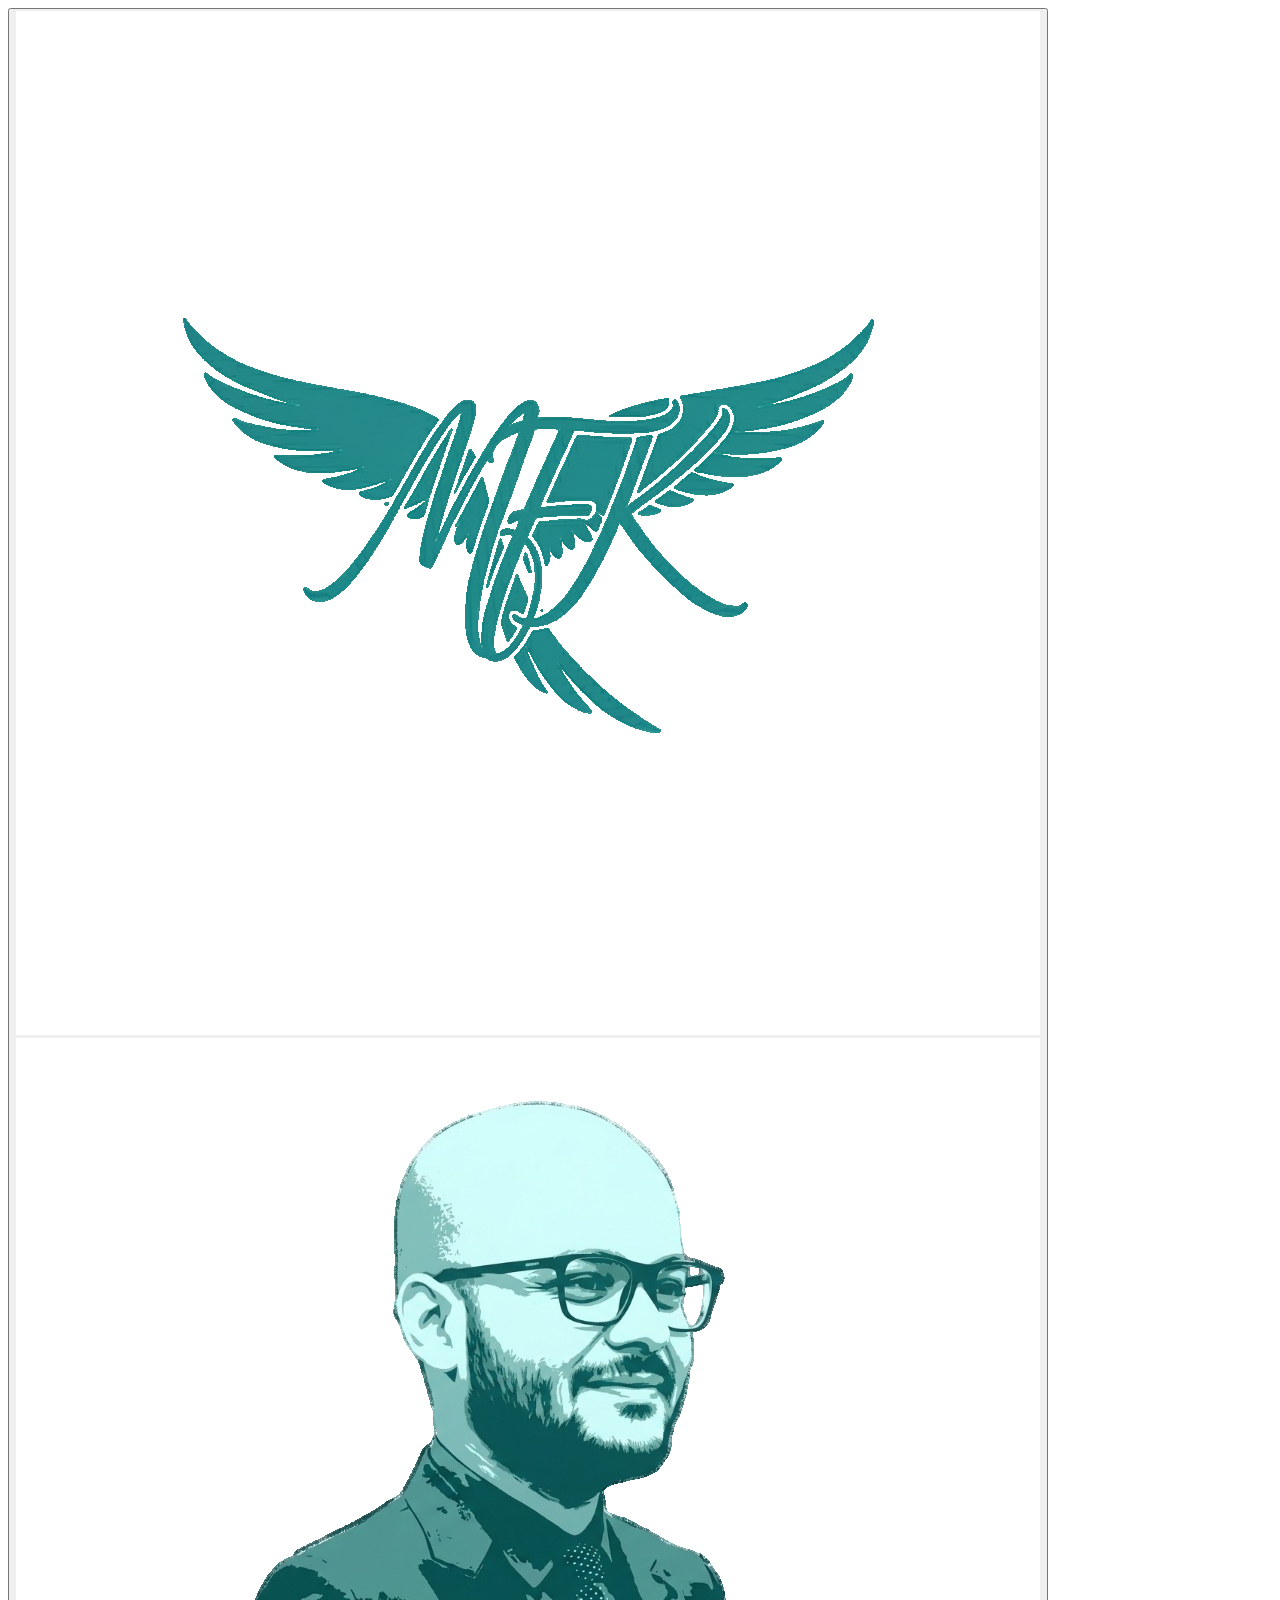
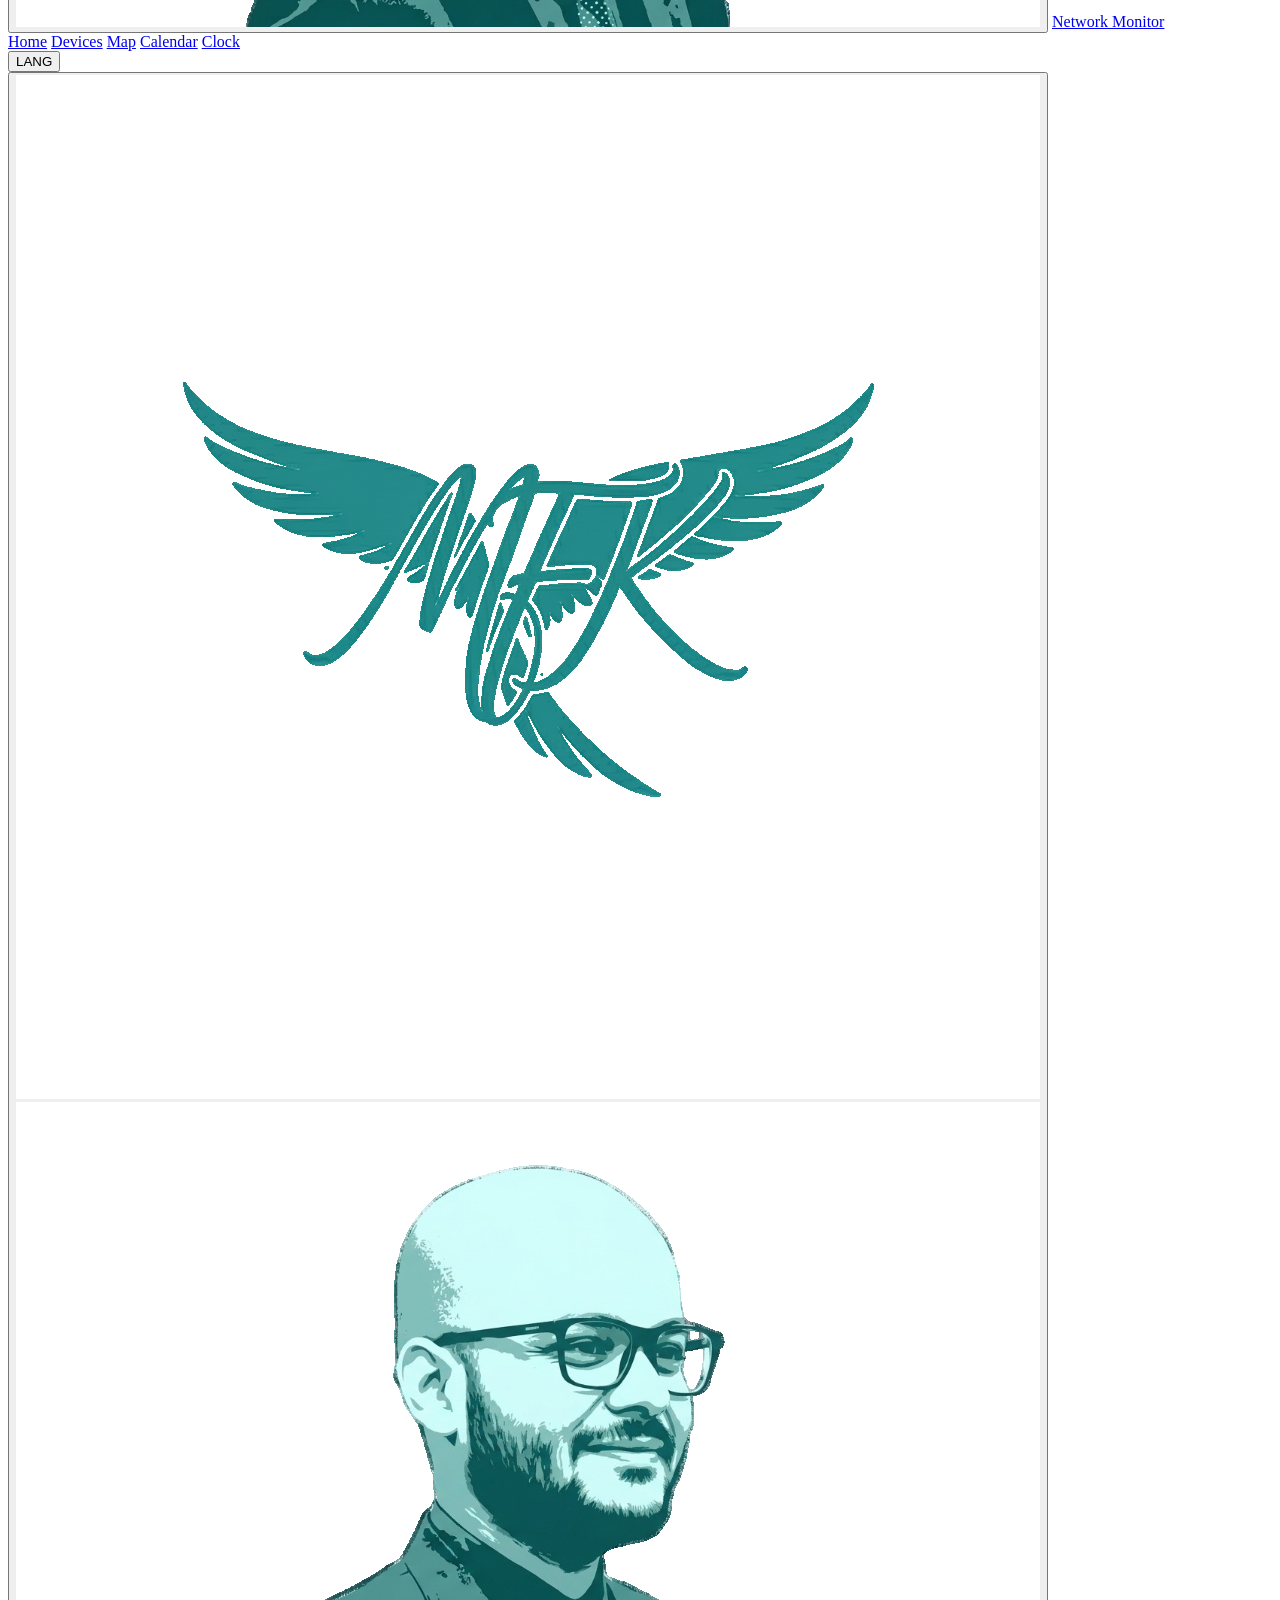
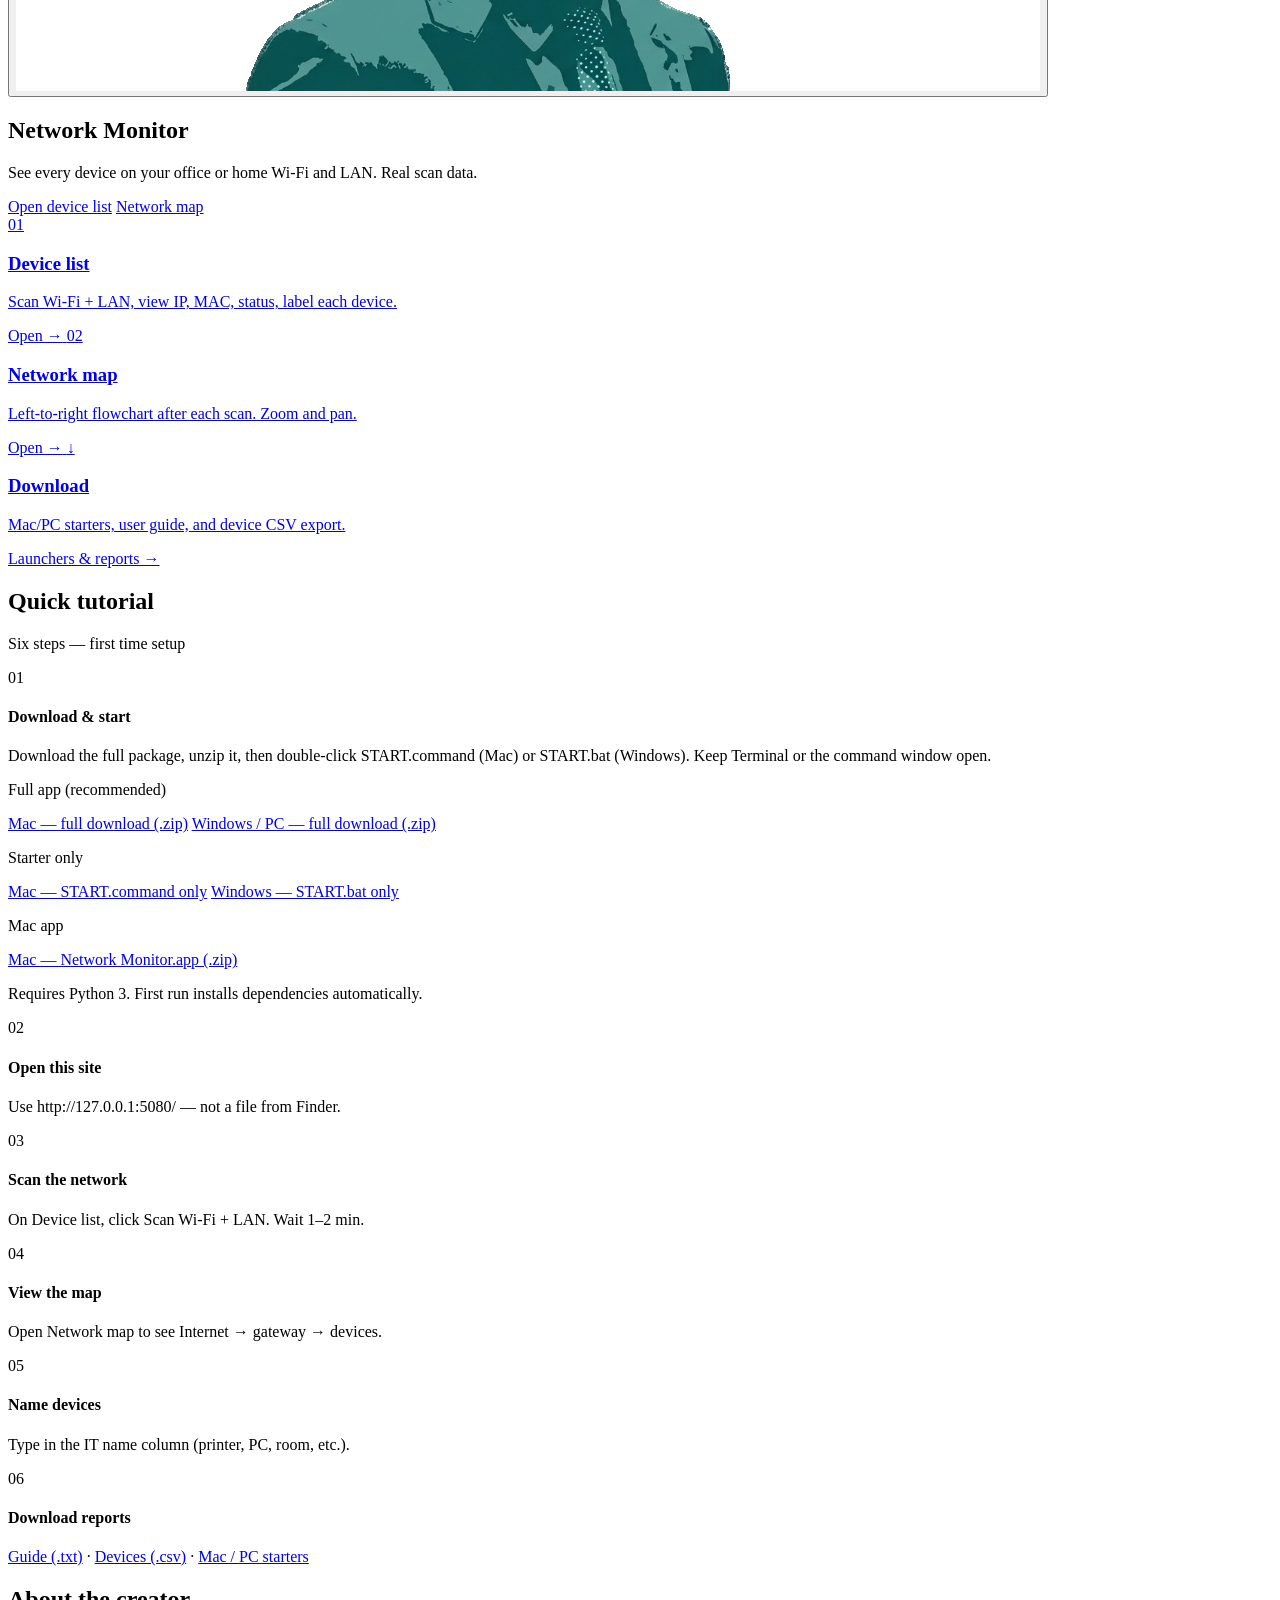
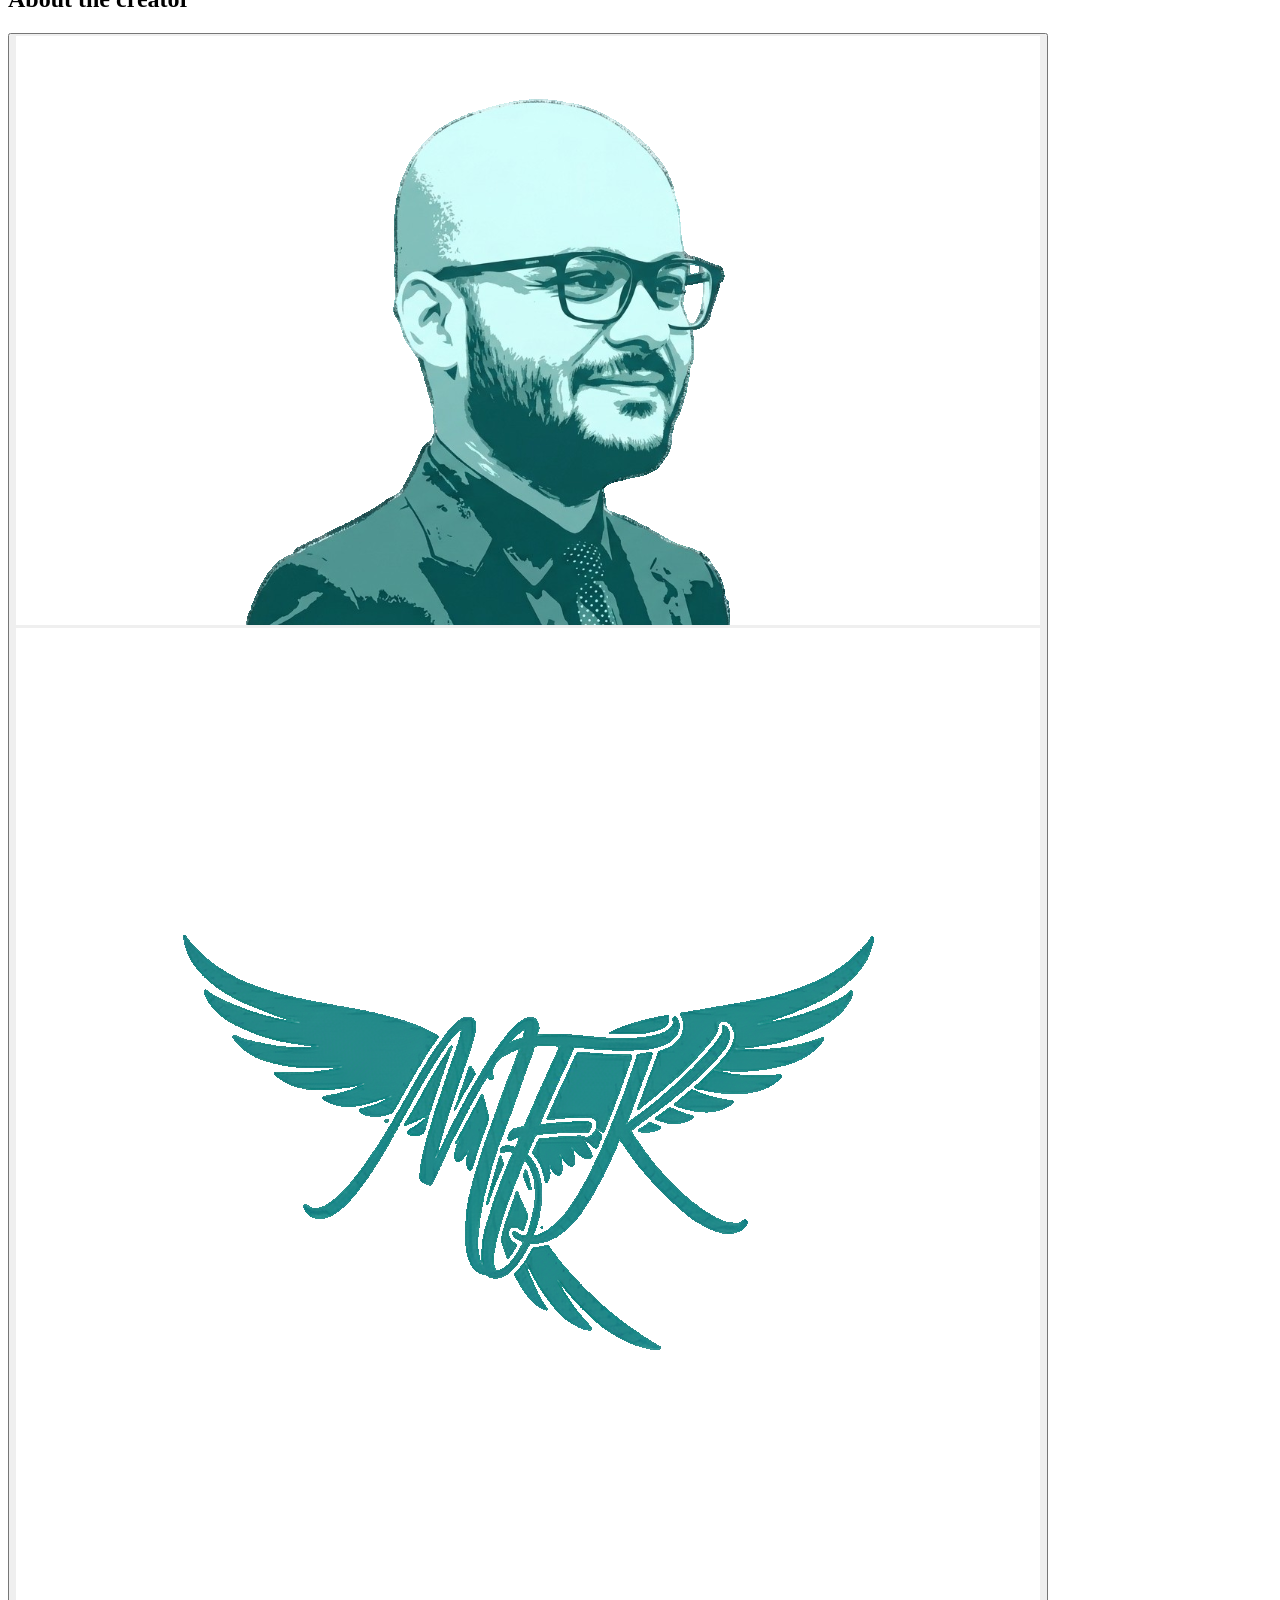
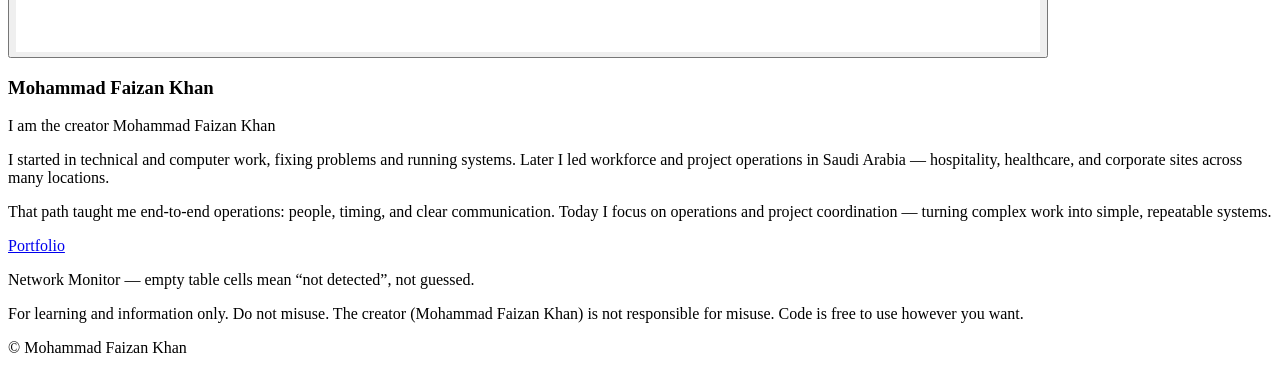
==== docs/index.html @ c7e77bcd "Add docs/ folder for GitHub Pages (root or docs only) Co-authored-by: Cursor <cursoragent@cursor.com" ====
<!DOCTYPE html>
<html lang="en" data-i18n-title="doc.titleHome" data-seo-page="home">
<head>
  <meta charset="UTF-8" />
  <meta name="viewport" content="width=device-width, initial-scale=1.0" />
  <title>Network Monitor — Mohammad Faizan Khan (Creator)</title>
  <meta name="description" content="I am the creator Mohammad Faizan Khan. Free Wi‑Fi and LAN network monitor, device list, and network map." />
  <meta name="author" content="Mohammad Faizan Khan" />
  <meta name="google-site-verification" content="googlec845b45a3dd5dd12" />
  <link rel="canonical" href="https://network.linux-aios.com/" />
  <link rel="stylesheet" href="static/site.css" />
  <link rel="stylesheet" href="static/modern-theme.css" />
  <script src="static/app-base.js"></script>
  <script src="static/theme-boot.js"></script>
  <script src="static/seo-config.js"></script>
  <script src="static/seo.js"></script>
  <script src="static/locales/en.js"></script>
  <script src="static/locales/register.js"></script>
  <script src="static/locales/translations.js"></script>
  <script src="static/locales/phrases-all.js"></script>
  <script src="static/locales/atlas-supplement.js"></script>
  <script src="static/locales/en-gap-atlas.js"></script>
  <script src="static/i18n.js"></script>
</head>
<body class="page-home">
  <header class="top-bar">
    <div class="top-bar-inner">
      <div class="top-brand">
        <button type="button" class="coin-flip nav-coin" id="nav-coin" data-i18n-aria="nav.coinAria">
          <div class="coin-flip-inner">
            <div class="coin-flip-face coin-flip-front">
              <img
                class="coin-flip-logo logo-img nav-size"
                src="assets/logo.png"
                alt=""
                role="presentation"
              />
            </div>
            <div class="coin-flip-face coin-flip-back">
              <img
                class="coin-flip-photo"
                src="assets/creator.png"
                alt=""
                role="presentation"
              />
            </div>
          </div>
        </button>
        <a href="index.html" class="top-brand-title retro-title-wrap"><span class="top-title" data-retro-type="Network Monitor" data-i18n="app.brand">Network Monitor</span></a>
      </div>
      <nav class="site-nav">
        <a href="index.html" class="active" data-i18n="nav.home">Home</a>
        <a href="devices.html" data-i18n="nav.devices">Devices</a>
        <a href="map.html" data-i18n="nav.map">Map</a>
        <a href="calendar.html" data-i18n="nav.calendar">Calendar</a>
        <a href="clock.html" data-i18n="nav.clock">Clock</a>
        <div class="lang-picker" id="lang-picker">
          <button type="button" class="btn lang-toggle-btn" id="lang-toggle" aria-haspopup="listbox" aria-expanded="false" aria-controls="lang-menu">
            <span class="lang-toggle-label" id="lang-toggle-label" data-i18n="nav.lang">LANG</span>
          </button>
          <div class="lang-menu" id="lang-menu" role="listbox" hidden></div>
        </div>
      </nav>
    </div>
  </header>

  <main class="home-main">
    <div id="retro-boot" class="retro-boot" aria-hidden="true"></div>
    <section class="hero-panel glass-panel accent">
      <div class="hero-logo-slot">
        <button type="button" class="coin-flip hero-coin" id="hero-coin" data-i18n-aria="nav.coinAria">
          <div class="coin-flip-inner">
            <div class="coin-flip-face coin-flip-front">
              <img
                class="coin-flip-logo logo-img logo-ready"
                src="assets/logo.png"
                alt=""
                role="presentation"
              />
            </div>
            <div class="coin-flip-face coin-flip-back">
              <img
                class="coin-flip-photo"
                src="assets/creator.png"
                alt=""
                role="presentation"
              />
            </div>
          </div>
        </button>
      </div>
      <div class="hero-text">
        <a href="https://khan.linux-aios.com" target="_blank" rel="noopener noreferrer" class="creator-hit" data-i18n-aria="home.creatorLinkAria" aria-label="Creator portfolio"> </a>
        <div class="retro-title-wrap"><h1 data-retro-type="Network Monitor" data-i18n="app.brand">Network Monitor</h1></div>
        <p class="hero-lead sub" data-i18n="hero.lead">See every device on your office or home Wi‑Fi and LAN. Real scan data.</p>
        <div class="hero-actions">
          <a class="btn btn-lg" href="devices.html" data-i18n="hero.openDevices">Open device list</a>
          <a class="btn btn-lg sec" href="map.html" data-i18n="hero.openMap">Network map</a>
        </div>
      </div>
    </section>

    <section class="action-grid">
      <a class="action-card glass-panel" href="devices.html">
        <span class="action-num">01</span>
        <h3 data-i18n="home.a01.title">Device list</h3>
        <p data-i18n="home.a01.desc">Scan Wi‑Fi + LAN, view IP, MAC, status, label each device.</p>
        <span class="action-go" data-i18n="home.a01.go">Open →</span>
      </a>
      <a class="action-card glass-panel" href="map.html">
        <span class="action-num">02</span>
        <h3 data-i18n="home.a02.title">Network map</h3>
        <p data-i18n="home.a02.desc">Left-to-right flowchart after each scan. Zoom and pan.</p>
        <span class="action-go" data-i18n="home.a02.go">Open →</span>
      </a>
      <a class="action-card glass-panel" href="#start-downloads">
        <span class="action-num">↓</span>
        <h3 data-i18n="home.a03.title">Download</h3>
        <p data-i18n="home.a03.desc">Mac/PC starters, user guide, and device CSV export.</p>
        <span class="action-go" data-i18n="home.a03.go">Launchers &amp; reports →</span>
      </a>
    </section>

    <section class="panel glass-panel tutorial-panel">
      <div class="panel-head">
        <h2 data-i18n="home.tutorial.title">Quick tutorial</h2>
        <p class="panel-sub" data-i18n="home.tutorial.sub">Six steps — first time setup</p>
      </div>
      <div class="steps-grid">
        <div class="step-card step-card-wide" id="start-downloads">
          <span class="step-n">01</span>
          <h4 data-i18n="home.s01.title">Download &amp; start</h4>
          <p data-i18n="home.s01.p">Download the full package, unzip it, then double-click START.command (Mac) or START.bat (Windows). Keep Terminal or the command window open.</p>
          <div class="download-group">
            <p class="download-group-label" data-i18n="home.s01.fullTitle">Full app (recommended)</p>
            <div class="launcher-downloads">
              <a class="pill pill-primary" href="/api/download/full-mac.zip" download data-i18n="home.s01.fullMac">Mac — full download (.zip)</a>
              <a class="pill pill-primary" href="/api/download/full-windows.zip" download data-i18n="home.s01.fullWin">Windows / PC — full download (.zip)</a>
            </div>
          </div>
          <div class="download-group">
            <p class="download-group-label" data-i18n="home.s01.starterTitle">Starter only</p>
            <div class="launcher-downloads">
              <a class="pill" href="/api/download/start-command" download data-i18n="home.s01.macCmd">Mac — START.command only</a>
              <a class="pill" href="/api/download/start-bat" download data-i18n="home.s01.win">Windows — START.bat only</a>
            </div>
          </div>
          <div class="download-group">
            <p class="download-group-label" data-i18n="home.s01.appTitle">Mac app</p>
            <div class="launcher-downloads">
              <a class="pill" href="/api/download/mac-app.zip" download data-i18n="home.s01.macApp">Mac — Network Monitor.app (.zip)</a>
            </div>
          </div>
          <p class="step-note" data-i18n="home.s01.note">Requires Python 3. First run installs dependencies automatically.</p>
        </div>
        <div class="step-card">
          <span class="step-n">02</span>
          <h4 data-i18n="home.s02.title">Open this site</h4>
          <p data-i18n="home.s02.p">Use http://127.0.0.1:5080/ — not a file from Finder.</p>
        </div>
        <div class="step-card">
          <span class="step-n">03</span>
          <h4 data-i18n="home.s03.title">Scan the network</h4>
          <p data-i18n="home.s03.p">On Device list, click Scan Wi‑Fi + LAN. Wait 1–2 min.</p>
        </div>
        <div class="step-card">
          <span class="step-n">04</span>
          <h4 data-i18n="home.s04.title">View the map</h4>
          <p data-i18n="home.s04.p">Open Network map to see Internet → gateway → devices.</p>
        </div>
        <div class="step-card">
          <span class="step-n">05</span>
          <h4 data-i18n="home.s05.title">Name devices</h4>
          <p data-i18n="home.s05.p">Type in the IT name column (printer, PC, room, etc.).</p>
        </div>
        <div class="step-card">
          <span class="step-n">06</span>
          <h4 data-i18n="home.s06.title">Download reports</h4>
          <p>
            <a class="ext" href="/api/download/guide.txt" data-i18n="home.s06.guide">Guide (.txt)</a>
            ·
            <a class="ext" href="/api/export.csv" data-i18n="home.s06.csv">Devices (.csv)</a>
            ·
            <a class="ext" href="#start-downloads" data-i18n="home.s06.starters">Mac / PC starters</a>
          </p>
        </div>
      </div>
    </section>

    <section class="panel glass-panel creator-panel">
      <div class="panel-head">
        <h2 data-i18n="home.creator.title">About the creator</h2>
      </div>
      <div class="creator-layout">
        <div class="creator-coin-slot">
          <button type="button" class="coin-flip creator-coin" id="creator-coin" data-i18n-aria="nav.creatorCoinAria">
            <div class="coin-flip-inner">
              <div class="coin-flip-face coin-flip-front">
                <img
                  class="coin-flip-photo"
                  src="assets/creator.png"
                  alt=""
                  role="presentation"
                />
              </div>
              <div class="coin-flip-face coin-flip-back">
                <img
                  class="coin-flip-logo logo-img logo-ready"
                  src="assets/logo.png"
                  alt=""
                  role="presentation"
                />
              </div>
            </div>
          </button>
        </div>
        <div class="creator-bio">
          <h3 data-i18n="home.creator.name">Mohammad Faizan Khan</h3>
          <p class="creator-role" data-i18n="home.creator.role">I am the creator Mohammad Faizan Khan</p>
          <p data-i18n="home.creator.p1">I started in technical and computer work, fixing problems and running systems. Later I led workforce and project operations in Saudi Arabia — hospitality, healthcare, and corporate sites across many locations.</p>
          <p data-i18n="home.creator.p2">That path taught me end-to-end operations: people, timing, and clear communication. Today I focus on operations and project coordination — turning complex work into simple, repeatable systems.</p>
          <div class="creator-links">
            <a class="pill" href="https://khan.linux-aios.com" target="_blank" rel="noopener" data-i18n="home.portfolio">Portfolio</a>
          </div>
        </div>
      </div>
    </section>
  </main>

  <footer class="site-footer">
    <p data-i18n="footer.note">Network Monitor — empty table cells mean “not detected”, not guessed.</p>
    <p class="footer-disclaimer" data-i18n="footer.disclaimer">
      For learning and information only. Do not misuse. The creator (Mohammad Faizan Khan) is not responsible for misuse. Code is free to use however you want.
    </p>
    <p data-i18n="footer.copy">© Mohammad Faizan Khan</p>
    <noscript>
      <p class="seo-summary">
        I am the creator Mohammad Faizan Khan. Network Monitor — free Wi‑Fi and LAN scanner, network map,
        device list, CSV export, world clock and calendars. Portfolio: khan.linux-aios.com — Linux AIOS.
      </p>
    </noscript>
  </footer>
  <script src="static/app-theme.js"></script>
  <script src="static/logo.js?v=17"></script>
  <script src="static/coin-flip.js"></script>
  <script src="static/retro-terminal.js"></script>
</body>
</html>
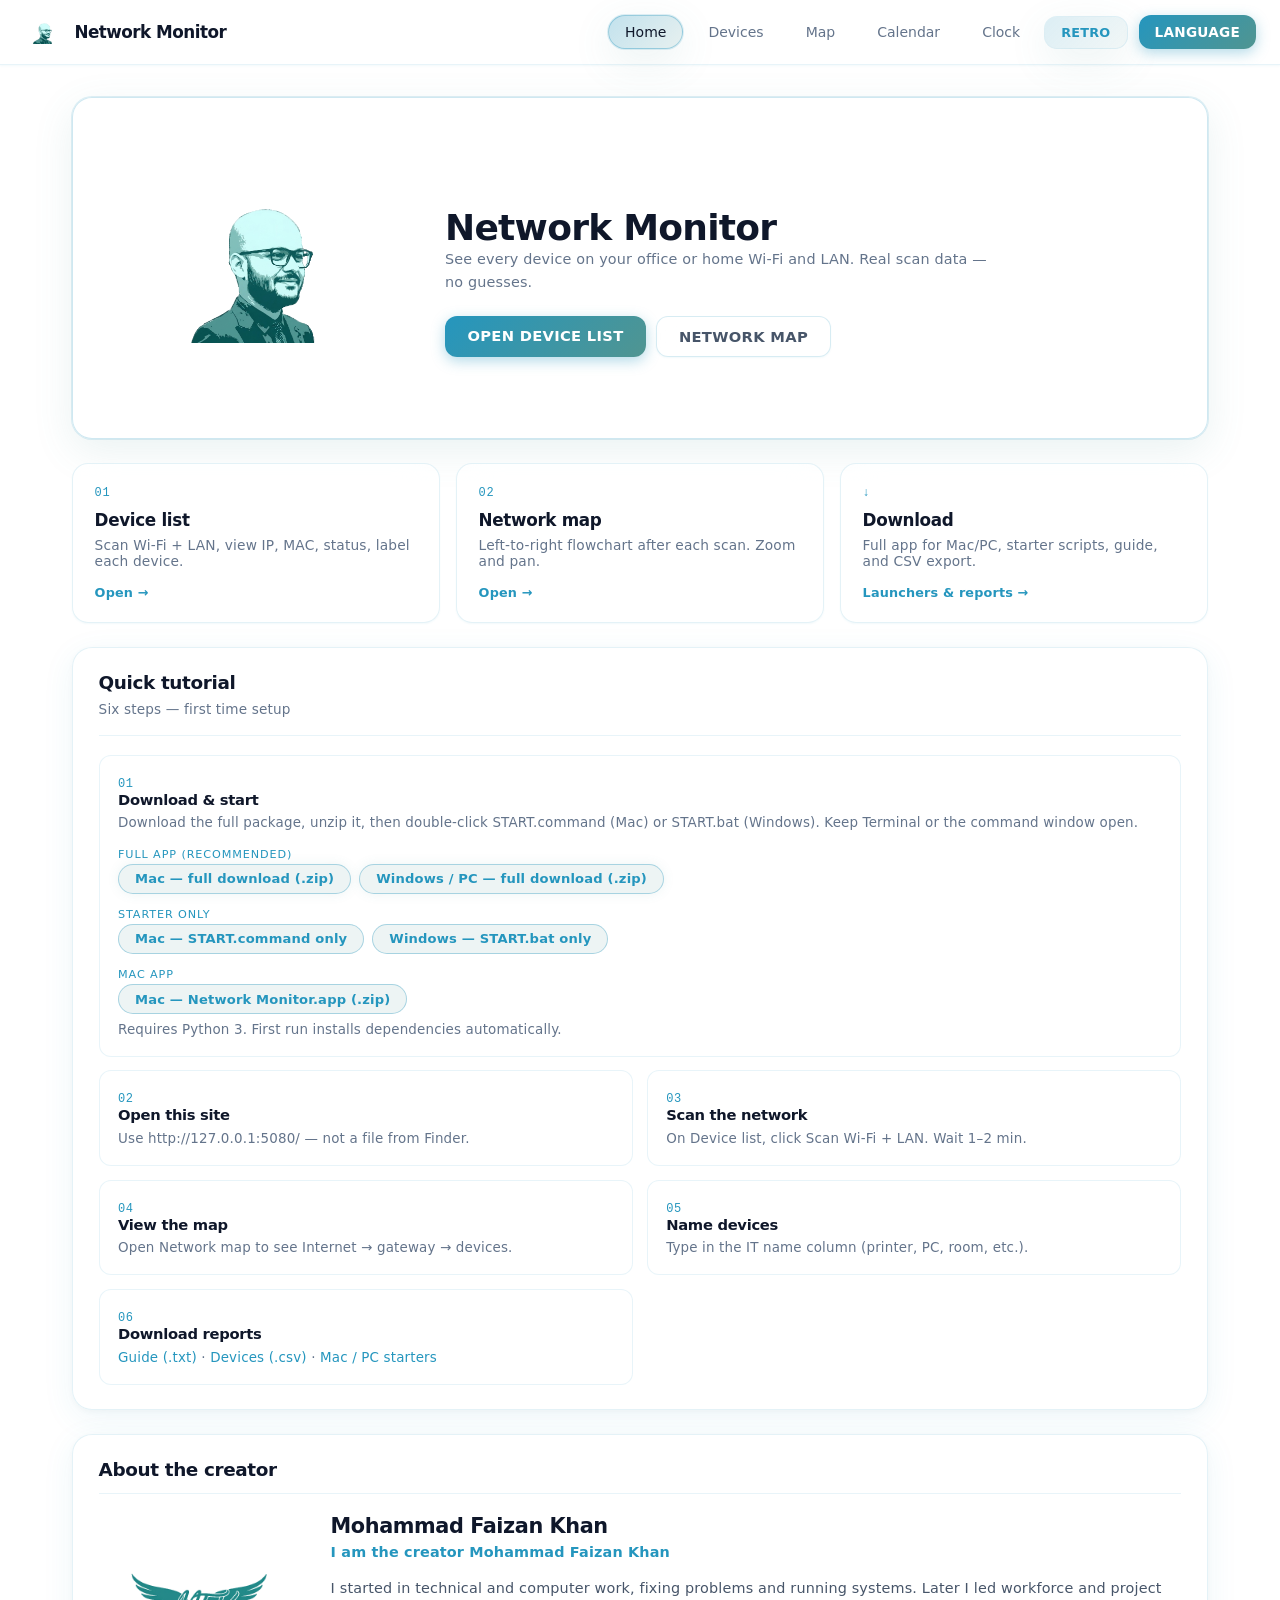
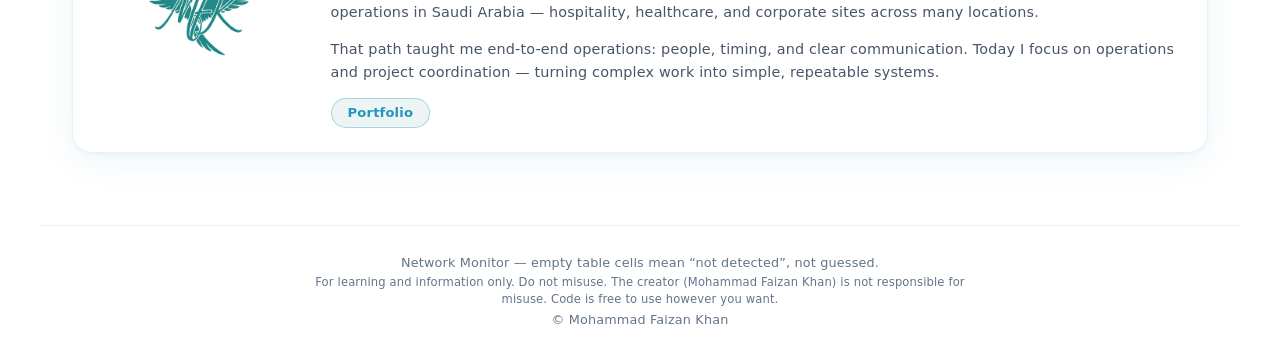
==== commit b8caa64c: "Fix calendar and clock pages on GitHub Pages Co-authored-by: Cursor <cursoragent@cursor.com>" ====
--- a/docs/index.html
+++ b/docs/index.html
@@ -241,7 +241,7 @@
     </noscript>
   </footer>
   <script src="static/app-theme.js"></script>
-  <script src="static/logo.js?v=17"></script>
+  <script src="static/logo.js?v=18"></script>
   <script src="static/coin-flip.js"></script>
   <script src="static/retro-terminal.js"></script>
 </body>
--- a/docs/static/site.css
+++ b/docs/static/site.css
@@ -0,0 +1,2161 @@
+:root {
+  --bg: #000000;
+  --bg-panel: #000000;
+  --card: #000000;
+  --line: #3a3a3a;
+  --line-bright: #ffffff;
+  --text: #c0c0c0;
+  --muted: #888888;
+  --ok: #ffffff;
+  --hi: #33ff66;
+  --ok-dim: #aaaaaa;
+  --ok-glow: rgba(51, 255, 102, 0.45);
+  --hi-glow: rgba(51, 255, 102, 0.5);
+  --green-img-filter: grayscale(1) contrast(1.15) brightness(1.06);
+  --bad: #ff5555;
+  --bright: #ffffff;
+  --copy: #c0c0c0;
+  --accent-soft: rgba(255, 255, 255, 0.35);
+  --accent-soft-mid: rgba(255, 255, 255, 0.25);
+  --accent-soft-low: rgba(51, 255, 102, 0.1);
+  --accent-halo: rgba(255, 255, 255, 0.12);
+  --warn-copy: #f0c8c8;
+  --font: "Courier New", Courier, "Lucida Console", Monaco, monospace;
+  --font-display: "Courier New", Courier, monospace;
+}
+
+* { box-sizing: border-box; }
+
+html {
+  background: #000000;
+}
+
+@media (prefers-reduced-motion: no-preference) {
+  html {
+    scroll-behavior: smooth;
+  }
+}
+
+.page-devices {
+  scroll-padding-top: 4.5rem;
+}
+
+body {
+  margin: 0;
+  font-family: var(--font);
+  background: #000000;
+  color: var(--text);
+  min-height: 100vh;
+  letter-spacing: 0.04em;
+  text-shadow: 0 0 6px rgba(51, 255, 102, 0.35);
+}
+
+body.retro-terminal::before {
+  content: "";
+  position: fixed;
+  inset: 0;
+  pointer-events: none;
+  z-index: 9998;
+  background: repeating-linear-gradient(
+    0deg,
+    rgba(0, 0, 0, 0.12) 0px,
+    rgba(0, 0, 0, 0.12) 1px,
+    transparent 1px,
+    transparent 3px
+  );
+  opacity: 0.35;
+}
+
+body.retro-terminal::after {
+  content: "";
+  position: fixed;
+  inset: 0;
+  pointer-events: none;
+  z-index: 9997;
+  background: radial-gradient(ellipse at center, transparent 55%, rgba(0, 0, 0, 0.55) 100%);
+}
+
+@media (prefers-reduced-motion: no-preference) {
+  body.retro-terminal {
+    animation: crt-flicker 6s infinite;
+  }
+}
+
+@keyframes crt-flicker {
+  0%, 100% { opacity: 1; }
+  50% { opacity: 0.98; }
+  52% { opacity: 1; }
+  54% { opacity: 0.99; }
+}
+
+h1 {
+  margin: 0;
+  font-family: var(--font-display);
+  font-size: 1.55rem;
+  font-weight: 700;
+  color: var(--ok);
+  text-transform: uppercase;
+  letter-spacing: 0.12em;
+  text-shadow: 0 0 10px var(--ok-glow), 0 0 2px var(--ok);
+}
+h2 {
+  color: var(--ok);
+  font-size: 1.05rem;
+  text-transform: uppercase;
+  letter-spacing: 0.08em;
+}
+.sub { color: var(--muted); font-size: 0.9rem; line-height: 1.55; }
+a.ext { color: var(--ok); text-decoration: none; }
+a.ext:hover { text-shadow: 0 0 12px var(--ok-glow); }
+
+/* Logo: solid #000 behind and inside image — no invert, no gray */
+.logo-black-bg,
+.hero-logo-slot {
+  position: relative;
+  display: flex;
+  align-items: center;
+  justify-content: center;
+  background: #ffffff !important;
+  line-height: 0;
+  overflow: visible;
+}
+.logo-black-bg::before {
+  display: none;
+}
+.top-brand {
+  display: flex;
+  align-items: center;
+  gap: 0.65rem;
+  background: transparent !important;
+}
+.top-brand-title {
+  text-decoration: none;
+  color: var(--bright);
+}
+.top-brand-title:hover .top-title {
+  color: var(--ok);
+}
+.nav-coin {
+  width: 40px;
+  height: 40px;
+  flex-shrink: 0;
+}
+.nav-coin .coin-flip-logo.nav-size {
+  width: 40px;
+  height: 40px;
+}
+.logo-img,
+img.site-logo,
+img.hero-logo,
+img.top-logo {
+  position: relative;
+  z-index: 1;
+  background: transparent !important;
+  background-color: transparent !important;
+  background-image: none !important;
+  display: block;
+  mix-blend-mode: normal !important;
+  border: none !important;
+  outline: none !important;
+  box-shadow: none !important;
+}
+
+/* Logo / creator images — no border lines or glow frames */
+.coin-flip,
+.coin-flip:focus,
+.coin-flip:focus-visible,
+.hero-logo-slot,
+.nav-coin,
+.creator-coin-slot,
+.coin-flip-inner,
+.coin-flip-face,
+.coin-flip-logo,
+.coin-flip-photo {
+  border: none !important;
+  outline: none !important;
+  box-shadow: none !important;
+}
+
+.logo-img.hero-size {
+  width: min(280px, 80vw);
+  max-width: 100%;
+  height: auto;
+  margin: 0 auto;
+}
+
+.logo-img.nav-size {
+  width: 40px;
+  height: 40px;
+  object-fit: contain;
+}
+
+.logo-img.bar-size {
+  width: 100px;
+  height: auto;
+  margin: 0 auto;
+}
+
+/* ——— App shell (all pages) ——— */
+.top-bar {
+  border-bottom: 1px solid var(--line);
+  background: #000000;
+  position: sticky;
+  top: 0;
+  z-index: 200;
+  overflow: visible;
+}
+.top-bar-inner {
+  max-width: 1200px;
+  margin: 0 auto;
+  padding: 0.65rem 1.25rem;
+  display: flex;
+  align-items: center;
+  justify-content: space-between;
+  gap: 1rem;
+  flex-wrap: wrap;
+}
+.top-title {
+  font-family: var(--font-display);
+  font-weight: 700;
+  font-size: 1rem;
+  color: var(--ok);
+  text-transform: uppercase;
+  letter-spacing: 0.14em;
+  text-shadow: 0 0 8px var(--ok-glow);
+}
+
+.site-nav {
+  display: flex;
+  flex-wrap: wrap;
+  align-items: center;
+  gap: 0.35rem;
+  overflow: visible;
+}
+
+.lang-toggle-btn {
+  margin-left: 0.25rem;
+  padding: 0.45rem 0.75rem;
+  font-size: 0.72rem;
+  letter-spacing: 0.1em;
+  cursor: pointer;
+  flex-shrink: 0;
+}
+
+.lang-picker {
+  position: relative;
+  flex-shrink: 0;
+}
+
+.lang-menu {
+  display: none;
+  position: absolute;
+  right: 0;
+  top: calc(100% + 4px);
+  min-width: 14rem;
+  max-width: min(20rem, 92vw);
+  max-height: min(70vh, 420px);
+  overflow-x: hidden;
+  overflow-y: auto;
+  background: #000000;
+  border: 1px solid var(--ok-dim);
+  z-index: 10050;
+  box-shadow: 0 8px 28px rgba(0, 0, 0, 0.85);
+  -webkit-overflow-scrolling: touch;
+}
+
+.lang-picker.open .lang-menu {
+  display: block;
+}
+
+.lang-menu[hidden] {
+  display: none !important;
+}
+
+.lang-picker.open .lang-toggle-btn {
+  border-color: var(--hi);
+  color: var(--hi);
+  box-shadow: 0 0 12px var(--hi-glow);
+}
+
+.lang-menu-group {
+  padding: 0.4rem 0.7rem 0.2rem;
+  font-size: 0.62rem;
+  color: var(--muted);
+  text-transform: uppercase;
+  letter-spacing: 0.14em;
+  border-top: 1px solid var(--line);
+  pointer-events: none;
+}
+
+.lang-menu-group:first-child {
+  border-top: none;
+}
+
+.lang-menu-item {
+  display: block;
+  width: 100%;
+  margin: 0;
+  padding: 0.45rem 0.75rem;
+  font-family: var(--font);
+  font-size: 0.72rem;
+  letter-spacing: 0.04em;
+  text-align: left;
+  text-transform: none;
+  color: var(--bright);
+  background: #000000;
+  border: none;
+  border-radius: 0;
+  cursor: pointer;
+}
+
+.lang-menu-item:hover,
+.lang-menu-item:focus-visible {
+  background: var(--accent-soft-low);
+  color: var(--hi);
+  outline: none;
+}
+
+.lang-menu-item.active {
+  color: var(--hi);
+  box-shadow: inset 3px 0 0 var(--hi);
+}
+
+.lang-toggle-label {
+  pointer-events: none;
+}
+
+html[dir='rtl'] .top-bar-inner,
+html[dir='rtl'] .site-nav {
+  flex-direction: row-reverse;
+}
+
+body.lang-mode-morse,
+body.lang-mode-morse .btn,
+body.lang-mode-morse .lang-toggle-btn,
+body.lang-mode-morse .lang-menu-item {
+  font-family: "Courier New", Courier, monospace;
+  letter-spacing: 0.06em;
+  word-break: break-word;
+  line-height: 1.5;
+}
+
+body.lang-mode-secret {
+  letter-spacing: 0.03em;
+}
+
+.theme-picker {
+  flex-shrink: 0;
+}
+
+.theme-toggle-btn .theme-toggle-label {
+  pointer-events: none;
+}
+
+body.retro-terminal:not(.retro-mono) .coin-flip-face,
+body.retro-terminal:not(.retro-mono) .hero-logo-slot,
+body.retro-terminal:not(.retro-mono) .creator-coin-slot {
+  background: transparent !important;
+}
+
+/* Logo + creator — original art, transparent (no filters or backing plates) */
+.coin-flip-logo,
+.coin-flip-photo,
+.logo-img,
+img.site-logo,
+img.hero-logo,
+img.top-logo {
+  filter: none !important;
+  -webkit-filter: none !important;
+  opacity: 1;
+  background: transparent !important;
+  background-color: transparent !important;
+  object-fit: contain;
+}
+
+html[data-app-theme='modern'] .hero-logo-slot,
+html[data-app-theme='modern'] .creator-coin-slot,
+html[data-app-theme='modern'] .nav-coin,
+html[data-app-theme='modern'] .coin-flip-face,
+html[data-app-theme='modern'] .coin-flip-inner {
+  background: transparent !important;
+}
+.site-nav a {
+  color: var(--muted);
+  text-decoration: none;
+  padding: 0.45rem 0.95rem;
+  border-radius: 6px;
+  border: 1px solid transparent;
+  font-weight: 600;
+  font-size: 0.82rem;
+  background: transparent;
+  transition: color 0.15s, border-color 0.15s, box-shadow 0.15s;
+}
+.site-nav a:hover {
+  color: var(--bright);
+  border-color: var(--line);
+}
+.site-nav a.active {
+  color: var(--hi);
+  border-color: var(--hi);
+  box-shadow: 0 0 12px var(--hi-glow), inset 0 0 10px var(--accent-soft-low);
+}
+
+.btn, .btn-link {
+  display: inline-block;
+  background: #000000;
+  color: var(--bright);
+  border: 1px solid var(--ok);
+  padding: 0.55rem 1rem;
+  border-radius: 6px;
+  font-weight: 600;
+  font-size: 0.85rem;
+  cursor: pointer;
+  text-decoration: none;
+  font-family: var(--font);
+  transition: box-shadow 0.15s, background 0.15s;
+}
+.btn:hover, .btn-link:hover {
+  background: #000000;
+  box-shadow: 0 0 20px var(--ok-glow);
+}
+.btn.sec, .btn-link.sec {
+  border-color: var(--line);
+  color: var(--muted);
+}
+.btn.sec:hover { border-color: var(--ok); color: var(--bright); }
+.btn-lg { padding: 0.7rem 1.4rem; font-size: 0.92rem; }
+
+.glass-panel {
+  border: 1px solid var(--line);
+  border-radius: 14px;
+  background: #000000;
+}
+.glass-panel.accent {
+  border-color: var(--accent-soft);
+}
+
+/* ——— Home ——— */
+.page-home,
+.page-devices,
+.page-map,
+.map-page,
+.home-main,
+.devices-main {
+  background: #000000;
+}
+.home-main {
+  max-width: 1200px;
+  margin: 0 auto;
+  padding: 1.5rem 1.25rem 2.5rem;
+}
+
+.hero-panel {
+  display: grid;
+  grid-template-columns: minmax(180px, 300px) 1fr;
+  gap: 2.5rem;
+  align-items: center;
+  padding: 2rem 2.25rem;
+  margin-bottom: 1.5rem;
+  background: #000000 !important;
+}
+@media (max-width: 768px) {
+  .hero-panel { grid-template-columns: 1fr; text-align: center; }
+  .hero-logo-slot { margin: 0 auto; }
+  .hero-actions { justify-content: center; }
+}
+
+
+/* Hidden creator link — click opens khan.linux-aios.com */
+.creator-hit {
+  display: block;
+  margin: 0 0 0.35rem;
+  width: 100%;
+  max-width: 320px;
+  height: 1.5rem;
+  color: transparent;
+  background: transparent;
+  font-size: 1px;
+  line-height: 1px;
+  overflow: hidden;
+  text-indent: 100%;
+  white-space: nowrap;
+  text-decoration: none;
+  border: none;
+  cursor: pointer;
+  opacity: 0.02;
+}
+.creator-hit:hover,
+.creator-hit:focus {
+  opacity: 0.04;
+  outline: none;
+}
+.hero-panel h1 {
+  font-size: clamp(1.75rem, 4vw, 2.35rem);
+  line-height: 1.1;
+  text-shadow: 0 0 40px var(--accent-halo);
+}
+.hero-lead { margin: 0 0 1.35rem; max-width: 38em; }
+.hero-actions { display: flex; flex-wrap: wrap; gap: 0.6rem; }
+
+.action-grid {
+  display: grid;
+  grid-template-columns: repeat(3, 1fr);
+  gap: 1rem;
+  margin-bottom: 1.5rem;
+}
+@media (max-width: 800px) { .action-grid { grid-template-columns: 1fr; } }
+
+.action-card {
+  display: flex;
+  flex-direction: column;
+  padding: 1.35rem;
+  border-radius: 12px;
+  text-decoration: none;
+  color: var(--bright);
+  min-height: 150px;
+  transition: transform 0.15s, box-shadow 0.15s;
+}
+.action-card:hover {
+  transform: translateY(-2px);
+  box-shadow: 0 0 28px var(--ok-glow);
+}
+.action-num {
+  font-family: var(--font);
+  font-size: 0.8rem;
+  color: var(--ok);
+  margin-bottom: 0.65rem;
+  letter-spacing: 0.1em;
+}
+.action-card h3 { margin: 0 0 0.45rem; color: var(--bright); font-size: 1.05rem; }
+.action-card p { margin: 0; flex: 1; font-size: 0.86rem; color: var(--muted); }
+.action-go { margin-top: 1rem; font-size: 0.8rem; color: var(--ok); font-weight: 700; }
+
+.panel { padding: 1.5rem 1.6rem; margin-bottom: 1.5rem; }
+.panel-head {
+  margin-bottom: 1.2rem;
+  padding-bottom: 0.85rem;
+  border-bottom: 1px solid var(--line);
+}
+.panel-head h2 { margin: 0; font-size: 1.15rem; }
+.panel-sub { margin: 0.4rem 0 0; font-size: 0.85rem; color: var(--muted); }
+
+.steps-grid {
+  display: grid;
+  grid-template-columns: repeat(2, 1fr);
+  gap: 0.85rem;
+}
+@media (max-width: 640px) { .steps-grid { grid-template-columns: 1fr; } }
+
+.step-card {
+  padding: 1rem 1.15rem;
+  border-radius: 10px;
+  border: 1px solid var(--line);
+  background: #000000;
+  transition: border-color 0.15s;
+}
+.step-card:hover { border-color: var(--accent-soft-mid); }
+.step-n {
+  font-family: var(--font);
+  font-size: 0.72rem;
+  color: var(--ok);
+  letter-spacing: 0.12em;
+  margin-bottom: 0.4rem;
+}
+.step-card h4 { margin: 0 0 0.35rem; font-size: 0.92rem; }
+.step-card p { margin: 0; font-size: 0.84rem; color: var(--muted); line-height: 1.5; }
+.step-card code {
+  font-family: var(--font);
+  background: #000000;
+  border: 1px solid var(--line);
+  padding: 0.1rem 0.4rem;
+  border-radius: 4px;
+  color: var(--ok);
+  font-size: 0.8rem;
+}
+.step-card-wide { grid-column: 1 / -1; }
+.download-group {
+  margin-top: 0.85rem;
+}
+.download-group-label {
+  margin: 0 0 0.35rem;
+  font-size: 0.72rem;
+  text-transform: uppercase;
+  letter-spacing: 0.12em;
+  color: var(--hi);
+}
+.launcher-downloads {
+  display: flex;
+  flex-wrap: wrap;
+  gap: 0.5rem;
+  margin: 0 0 0.35rem;
+}
+.pill-primary {
+  border-color: var(--hi);
+  color: var(--hi);
+  box-shadow: 0 0 12px var(--accent-soft-low);
+}
+.step-note {
+  margin: 0.5rem 0 0;
+  font-size: 0.8rem;
+  color: var(--muted);
+}
+
+.creator-layout {
+  display: grid;
+  grid-template-columns: 200px 1fr;
+  gap: 2rem;
+  align-items: start;
+}
+@media (max-width: 700px) {
+  .creator-layout { grid-template-columns: 1fr; text-align: center; }
+  .creator-coin-slot { margin: 0 auto; }
+  .creator-links { justify-content: center; }
+}
+
+.creator-coin-slot {
+  width: 200px;
+  max-width: 100%;
+  background: #ffffff !important;
+}
+
+/* Shared coin flip (hero logo + creator photo) */
+.coin-flip {
+  display: block;
+  padding: 0;
+  border: none;
+  border-radius: 0;
+  background: transparent;
+  cursor: pointer;
+  perspective: 900px;
+  box-shadow: none;
+  overflow: visible;
+}
+.coin-flip.is-flipping {
+  pointer-events: none;
+}
+.coin-flip-inner {
+  width: 100%;
+  height: 100%;
+  position: relative;
+  transform-style: preserve-3d;
+  transition: transform 1.05s cubic-bezier(0.4, 0.2, 0.2, 1);
+  transform: rotateY(0deg);
+  background: transparent;
+}
+.coin-flip-face {
+  position: absolute;
+  inset: 0;
+  backface-visibility: hidden;
+  -webkit-backface-visibility: hidden;
+  background: transparent;
+  overflow: visible;
+}
+.coin-flip-front {
+  transform: rotateY(0deg);
+}
+.coin-flip-back {
+  transform: rotateY(180deg);
+}
+.coin-flip-photo {
+  display: block;
+  width: 100%;
+  height: 100%;
+  background: transparent !important;
+  object-fit: cover;
+  pointer-events: none;
+}
+.coin-flip .coin-flip-logo.logo-img {
+  background-color: transparent !important;
+  background-image: none !important;
+  mix-blend-mode: normal !important;
+  box-shadow: none !important;
+}
+.coin-flip-logo {
+  display: block;
+  width: 100%;
+  height: 100%;
+  object-fit: contain;
+  background: transparent !important;
+  mix-blend-mode: normal;
+  pointer-events: none;
+}
+
+.hero-coin {
+  width: min(260px, 80vw);
+  height: min(260px, 80vw);
+  max-width: 100%;
+}
+
+.creator-coin {
+  width: 200px;
+  height: 200px;
+  max-width: 100%;
+}
+
+.creator-bio h3 { margin: 0 0 0.2rem; font-size: 1.3rem; }
+.creator-role { margin: 0 0 1rem; color: var(--ok); font-weight: 600; font-size: 0.88rem; }
+.creator-bio p { margin: 0 0 0.8rem; color: var(--copy); font-size: 0.9rem; line-height: 1.65; }
+.creator-links { display: flex; flex-wrap: wrap; gap: 0.5rem; margin-top: 0.75rem; }
+.pill {
+  padding: 0.4rem 1rem;
+  border-radius: 999px;
+  border: 1px solid var(--ok);
+  color: var(--ok);
+  text-decoration: none;
+  font-size: 0.82rem;
+  font-weight: 600;
+  transition: background 0.15s, color 0.15s;
+}
+.pill:hover { background: #000000; color: var(--bright); border-color: var(--ok); }
+
+.seo-summary {
+  margin-top: 0.75rem;
+  font-size: 0.75rem;
+  line-height: 1.5;
+  color: var(--muted);
+  max-width: 52rem;
+}
+
+.site-footer {
+  background: #000000;
+  max-width: 1200px;
+  margin: 0 auto;
+  padding: 1.5rem 1.25rem 2rem;
+  border-top: 1px solid var(--line);
+  text-align: center;
+}
+.site-footer p { margin: 0.3rem 0; font-size: 0.8rem; color: var(--muted); }
+.site-footer .footer-disclaimer { font-size: 0.72rem; line-height: 1.45; max-width: 42rem; margin-left: auto; margin-right: auto; }
+
+.site-footer .gh-run-note {
+  font-size: 0.78rem;
+  line-height: 1.5;
+  max-width: 40rem;
+  margin: 0.5rem auto 0;
+  color: var(--muted);
+}
+.site-footer .gh-run-note code {
+  font-size: 0.9em;
+}
+
+/* ——— Devices page ——— */
+.devices-main {
+  max-width: 1280px;
+  margin: 0 auto;
+  padding: 1rem 1.25rem 3rem;
+  display: flex;
+  flex-direction: column;
+  gap: 1.25rem;
+}
+
+.page-devices .top-bar-devices {
+  position: sticky;
+  top: 0;
+  z-index: 50;
+}
+
+.page-head {
+  display: flex;
+  flex-wrap: wrap;
+  align-items: flex-end;
+  justify-content: space-between;
+  gap: 1rem;
+  margin-bottom: 0;
+}
+.page-head-text h1 {
+  font-size: 1.4rem;
+  margin: 0 0 0.35rem;
+}
+.page-head .sub { margin: 0; max-width: 36rem; }
+
+.devices-jump {
+  display: flex;
+  flex-wrap: wrap;
+  gap: 0.4rem;
+  align-items: center;
+}
+.devices-jump a {
+  color: var(--muted);
+  text-decoration: none;
+  font-size: 0.82rem;
+  padding: 0.35rem 0.75rem;
+  border: 1px solid var(--line);
+  border-radius: 999px;
+  transition: color 0.2s ease, border-color 0.2s ease, background 0.2s ease;
+}
+.devices-jump a:hover {
+  color: var(--ok);
+  border-color: var(--ok);
+  background: var(--accent-soft-low);
+}
+
+.devices-section {
+  scroll-margin-top: 5rem;
+}
+.devices-section-head {
+  margin-bottom: 0.65rem;
+}
+.devices-section-head h2 {
+  margin: 0 0 0.25rem;
+  font-size: 1.05rem;
+  color: var(--ok);
+}
+.devices-section-head .sub {
+  margin: 0;
+  font-size: 0.85rem;
+}
+
+.devices-status {
+  padding: 1rem 1.15rem;
+  display: flex;
+  flex-direction: column;
+  gap: 0.65rem;
+}
+.devices-status .banner {
+  display: flex;
+  flex-wrap: wrap;
+  gap: 0.75rem 1.25rem;
+  align-items: center;
+}
+.banner-urls {
+  display: flex;
+  flex-wrap: wrap;
+  gap: 0.35rem 1rem;
+}
+.banner-urls a { color: var(--ok); font-size: 0.85rem; }
+.live-dot { color: var(--ok); font-weight: 700; font-size: 0.78rem; letter-spacing: 0.05em; }
+
+.iface-bar {
+  display: flex;
+  flex-wrap: wrap;
+  gap: 0.4rem;
+  margin: 0;
+  line-height: 1.4;
+}
+.iface-chip {
+  font-size: 0.76rem !important;
+}
+
+.toolbar {
+  display: flex;
+  flex-wrap: wrap;
+  gap: 0.5rem;
+  margin-bottom: 0;
+  align-items: center;
+}
+.toolbar-sticky {
+  position: sticky;
+  top: 3.5rem;
+  z-index: 40;
+  padding: 0.65rem 0;
+  margin: 0 0 0.75rem;
+  background: linear-gradient(180deg, rgba(0, 0, 0, 0.97) 70%, rgba(0, 0, 0, 0));
+}
+.toolbar [data-filter].active {
+  border-color: var(--ok);
+  color: var(--ok);
+  box-shadow: 0 0 10px var(--ok-glow);
+}
+.chip {
+  background: #000000;
+  border: 1px solid var(--line);
+  padding: 0.4rem 0.8rem;
+  border-radius: 6px;
+  font-size: 0.8rem;
+  color: var(--bright);
+}
+.chip strong.ok-n { color: var(--hi); text-shadow: 0 0 8px var(--hi-glow); }
+.chip strong.bad-n { color: var(--bad); }
+
+.devices-grid {
+  display: grid;
+  grid-template-columns: minmax(0, 1fr) minmax(220px, 300px);
+  gap: 1rem;
+  align-items: start;
+}
+@media (max-width: 960px) {
+  .devices-grid { grid-template-columns: 1fr; }
+  .devices-side { position: static !important; max-height: 320px !important; }
+  .toolbar-sticky { top: 3.25rem; }
+}
+
+.table-wrap {
+  overflow: hidden;
+  border-radius: 12px;
+  border: 1px solid var(--line);
+  background: #000000;
+}
+.devices-table-scroll {
+  max-height: min(68vh, 680px);
+  overflow: auto;
+  scroll-behavior: smooth;
+  -webkit-overflow-scrolling: touch;
+}
+.devices-table-scroll table { width: 100%; border-collapse: collapse; font-size: 0.82rem; background: #000000; }
+table { width: 100%; border-collapse: collapse; font-size: 0.82rem; background: #000000; }
+th, td {
+  padding: 0.65rem 0.8rem;
+  text-align: left;
+  border-bottom: 1px solid var(--line);
+  background: #000000;
+}
+.devices-table th {
+  font-size: 0.65rem;
+  text-transform: uppercase;
+  letter-spacing: 0.08em;
+  color: var(--ok);
+  background: #000000;
+  position: sticky;
+  top: 0;
+  z-index: 2;
+  box-shadow: 0 1px 0 var(--line);
+}
+th {
+  font-size: 0.65rem;
+  text-transform: uppercase;
+  letter-spacing: 0.08em;
+  color: var(--ok);
+  background: #000000;
+}
+.devices-table tbody tr {
+  transition: background 0.15s ease;
+}
+.devices-table tbody tr:hover td {
+  background: var(--row-hover, #0a120a);
+}
+tr:hover td { background: #000000; }
+.st-on { color: var(--hi); font-weight: 700; text-shadow: 0 0 6px var(--hi-glow); }
+.st-off { color: var(--bad); font-weight: 600; }
+code, .ip-code {
+  font-family: var(--font);
+  background: #000000;
+  border: 1px solid var(--line);
+  padding: 0.12rem 0.4rem;
+  border-radius: 4px;
+  color: var(--bright);
+  font-size: 0.8rem;
+}
+.side-panel {
+  padding: 1rem;
+}
+.devices-side {
+  position: sticky;
+  top: 6.5rem;
+  max-height: min(68vh, 680px);
+  display: flex;
+  flex-direction: column;
+}
+.events-scroll {
+  flex: 1;
+  overflow-y: auto;
+  scroll-behavior: smooth;
+  -webkit-overflow-scrolling: touch;
+  padding-right: 0.15rem;
+}
+.side-panel h2 {
+  margin: 0 0 0.75rem;
+  font-size: 0.68rem;
+  text-transform: uppercase;
+  letter-spacing: 0.1em;
+}
+.evt {
+  font-size: 0.76rem;
+  padding: 0.5rem 0;
+  border-bottom: 1px solid var(--line);
+  color: var(--muted);
+}
+.evt b { color: var(--ok); }
+.label-in {
+  width: 100%;
+  max-width: 120px;
+  background: #000;
+  border: 1px solid var(--line);
+  color: var(--bright);
+  padding: 0.35rem 0.5rem;
+  border-radius: 4px;
+  font-size: 0.78rem;
+}
+.label-in:focus {
+  outline: none;
+  border-color: var(--ok);
+  box-shadow: 0 0 12px var(--ok-glow);
+}
+.dns-status-line {
+  margin: 0.35rem 0 0;
+  font-size: 0.78rem;
+  line-height: 1.45;
+  max-width: 900px;
+}
+.sites-cell {
+  display: block;
+  max-width: 220px;
+  line-height: 1.35;
+  color: var(--copy);
+  word-break: break-word;
+}
+.sites-cell.muted { color: var(--muted); }
+.err-box {
+  display: none;
+  padding: 1rem 1.2rem;
+  margin-bottom: 1rem;
+  border: 1px solid var(--bad);
+  border-radius: 10px;
+  background: #000000;
+  color: var(--bright);
+}
+.err-box.show { display: block; }
+
+/* ——— Map page ——— */
+.map-top-inner { max-width: none !important; width: 100%; }
+.page-map { margin: 0; background: #000000; }
+.map-page {
+  min-height: 100vh;
+  height: 100vh;
+  display: flex;
+  flex-direction: column;
+  background: #000000;
+  overflow: hidden;
+}
+.map-top {
+  flex-shrink: 0;
+  border-bottom: 1px solid var(--line);
+  background: #000000;
+}
+.map-body {
+  flex: 1;
+  display: grid;
+  grid-template-columns: 300px minmax(0, 1fr);
+  min-height: 0;
+  overflow: hidden;
+}
+@media (max-width: 900px) {
+  .map-body {
+    grid-template-columns: 1fr;
+    grid-template-rows: auto minmax(280px, 1fr);
+  }
+  .map-sidebar {
+    max-height: 240px;
+    border-right: none;
+    border-bottom: 1px solid var(--line);
+  }
+}
+.map-retro-boot {
+  grid-column: 1 / -1;
+  padding: 0.5rem 1.1rem 0;
+  font-size: 0.68rem;
+}
+.map-sidebar {
+  padding: 1rem 1.1rem;
+  border-right: 1px solid var(--line);
+  background: #000000;
+  overflow-y: auto;
+  display: flex;
+  flex-direction: column;
+  gap: 0.85rem;
+}
+.map-sidebar-title {
+  margin: 0;
+  font-size: 0.72rem;
+  text-transform: uppercase;
+  letter-spacing: 0.12em;
+  color: var(--ok);
+  font-weight: 700;
+}
+.map-sidebar .sub {
+  margin: 0;
+  font-size: 0.8rem;
+  line-height: 1.45;
+}
+.map-stats-list {
+  display: flex;
+  flex-direction: column;
+  gap: 0.4rem;
+}
+.map-stats-list .chip {
+  display: block;
+  width: 100%;
+}
+.flow-legend {
+  padding: 0.75rem;
+  border: 1px solid var(--line);
+  border-radius: 8px;
+  background: #000000;
+  font-size: 0.76rem;
+  color: var(--muted);
+  line-height: 1.5;
+}
+.flow-legend strong { color: var(--ok); }
+.map-controls-block {
+  display: flex;
+  flex-direction: column;
+  gap: 0.5rem;
+}
+.zoom-panel { display: flex; flex-direction: column; gap: 0.4rem; }
+.zoom-row { display: flex; gap: 0.35rem; }
+.zoom-btn {
+  flex: 1;
+  font-size: 1.25rem;
+  line-height: 1;
+  padding: 0.4rem;
+}
+.zoom-pct {
+  text-align: center;
+  font-size: 1rem;
+  font-weight: 700;
+  color: var(--ok);
+  font-family: var(--font);
+}
+.map-actions {
+  display: flex;
+  flex-direction: column;
+  gap: 0.35rem;
+}
+.map-actions .btn { text-align: center; width: 100%; }
+#map-status {
+  margin: 0;
+  font-size: 0.75rem;
+  color: var(--muted);
+}
+.map-stage {
+  position: relative;
+  min-width: 0;
+  min-height: 0;
+  height: 100%;
+  background: #000000;
+  overflow: hidden;
+}
+.map-viewport {
+  position: absolute;
+  top: 0;
+  left: 0;
+  right: 0;
+  bottom: 0;
+  overflow: hidden;
+  cursor: grab;
+  background: #000000;
+  user-select: none;
+  touch-action: none;
+  overscroll-behavior: contain;
+  z-index: 1;
+}
+.map-viewport.is-panning {
+  cursor: grabbing;
+}
+.map-viewport:focus {
+  outline: 2px solid var(--ok);
+  outline-offset: -2px;
+}
+.sr-only {
+  position: absolute;
+  width: 1px;
+  height: 1px;
+  padding: 0;
+  margin: -1px;
+  overflow: hidden;
+  clip: rect(0, 0, 0, 0);
+  white-space: nowrap;
+  border: 0;
+}
+.map-viewport-inner {
+  position: absolute;
+  inset: 0;
+  width: 100%;
+  height: 100%;
+  overflow: hidden;
+  box-sizing: border-box;
+}
+#map-diagram {
+  display: block;
+  width: 100%;
+  height: 100%;
+  min-height: 0;
+  line-height: 0;
+  background: #000000;
+}
+#map-diagram svg {
+  display: block !important;
+  visibility: visible !important;
+  opacity: 1 !important;
+  background: #000000 !important;
+  width: 100% !important;
+  height: 100% !important;
+  min-height: 0 !important;
+  max-height: none !important;
+}
+#map-diagram:empty::after {
+  content: "Run Scan on Device list, then Refresh map";
+  display: block;
+  padding: 2rem;
+  color: var(--muted);
+  font-size: 0.9rem;
+}
+.map-page.map-expanded .map-sidebar { display: none; }
+.map-page.map-expanded .map-body { grid-template-columns: 1fr; }
+.map-cursor-hint {
+  position: absolute;
+  bottom: 12px;
+  left: 12px;
+  right: 12px;
+  padding: 0.5rem 0.75rem;
+  background: #000000;
+  border: 1px solid var(--accent-soft);
+  border-radius: 8px;
+  font-size: 0.72rem;
+  color: var(--muted);
+  pointer-events: none;
+  z-index: 5;
+}
+#map-status { font-size: 0.78rem; color: var(--muted); }
+
+.map-detail {
+  position: absolute;
+  top: 0;
+  right: 0;
+  width: min(420px, 94vw);
+  height: 100%;
+  background: #000000;
+  border-left: 2px solid var(--ok);
+  padding: 1rem 1.1rem 1.5rem;
+  transform: translateX(100%);
+  transition: transform 0.2s ease;
+  z-index: 20;
+  overflow-y: auto;
+  box-shadow: -8px 0 32px rgba(0, 0, 0, 0.9);
+}
+.map-detail.open { transform: translateX(0); }
+.map-detail-close {
+  position: absolute;
+  top: 0.5rem;
+  right: 0.6rem;
+  background: #000;
+  border: 1px solid var(--line);
+  color: var(--bright);
+  font-size: 1.4rem;
+  line-height: 1;
+  width: 2rem;
+  height: 2rem;
+  border-radius: 0;
+  cursor: pointer;
+}
+.map-detail-close:hover { border-color: var(--ok); }
+.map-detail h2 {
+  margin: 0 2rem 0.75rem 0;
+  font-size: 1rem;
+  color: var(--ok);
+  line-height: 1.35;
+}
+.detail-lead { margin: 0 0 0.75rem; font-size: 0.88rem; color: var(--copy); line-height: 1.5; }
+.detail-list { margin: 0 0 1rem; padding-left: 1.1rem; color: var(--muted); font-size: 0.85rem; }
+.detail-table { width: 100%; font-size: 0.8rem; border-collapse: collapse; }
+.detail-table th {
+  text-align: left;
+  color: var(--ok);
+  padding: 0.35rem 0.5rem 0.35rem 0;
+  vertical-align: top;
+  width: 38%;
+}
+.detail-table td {
+  color: var(--bright);
+  padding: 0.35rem 0;
+  border-bottom: 1px solid var(--line);
+  word-break: break-word;
+}
+.detail-section {
+  margin: 1rem 0 0.5rem;
+  font-size: 0.78rem;
+  text-transform: uppercase;
+  letter-spacing: 0.08em;
+  color: var(--ok);
+}
+.detail-activity {
+  margin: 0 0 1rem;
+  padding-left: 1rem;
+  font-size: 0.78rem;
+  color: var(--muted);
+  line-height: 1.45;
+}
+.detail-activity b { color: var(--ok); }
+.detail-note {
+  margin-top: 1rem;
+  padding-top: 0.75rem;
+  border-top: 1px solid var(--line);
+}
+.cap-panel {
+  margin-bottom: 0;
+  padding: 0;
+  overflow: hidden;
+}
+.cap-details {
+  border: none;
+}
+.cap-summary {
+  list-style: none;
+  cursor: pointer;
+  padding: 1.1rem 1.25rem;
+  display: flex;
+  flex-wrap: wrap;
+  align-items: baseline;
+  justify-content: space-between;
+  gap: 0.35rem 1rem;
+  user-select: none;
+}
+.cap-summary::-webkit-details-marker { display: none; }
+.cap-summary-title {
+  font-size: 1.05rem;
+  font-weight: 700;
+  color: var(--ok);
+}
+.cap-summary-hint {
+  font-size: 0.8rem;
+  color: var(--muted);
+}
+.cap-details-body {
+  padding: 0 1.25rem 1.25rem;
+  scroll-margin-top: 5rem;
+}
+.cap-details[open] .cap-summary {
+  border-bottom: 1px solid var(--line);
+}
+.cap-context { margin-bottom: 1.25rem; }
+.cap-intro { margin: 0 0 0.75rem; max-width: 920px; line-height: 1.6; color: var(--copy); }
+.cap-h3 { margin: 1rem 0 0.4rem; font-size: 0.95rem; color: var(--ok); }
+.cap-section { margin-bottom: 1.5rem; }
+.cap-section-intro { margin: 0 0 0.6rem; max-width: 900px; }
+.cap-list { margin: 0 0 0.5rem 1.1rem; color: var(--copy); font-size: 0.88rem; line-height: 1.55; }
+.cap-list-warn li { color: var(--warn-copy); }
+.cap-table {
+  width: 100%;
+  font-size: 0.78rem;
+  border-collapse: collapse;
+}
+.cap-table th,
+.cap-table td {
+  border: 1px solid var(--line);
+  padding: 0.45rem 0.55rem;
+  vertical-align: top;
+  text-align: left;
+}
+.cap-table th { color: var(--ok); width: 22%; }
+.cap-table thead th { background: #0a0a0a; }
+.cap-badge {
+  display: inline-block;
+  padding: 0.15rem 0.45rem;
+  border-radius: 4px;
+  font-size: 0.72rem;
+  font-weight: 600;
+}
+.cap-yes { color: #000; background: var(--hi); }
+.cap-part { color: var(--bright); background: #3d5a3d; border: 1px solid var(--ok); }
+.cap-no { color: var(--bright); background: #3a1515; border: 1px solid var(--bad); }
+.muted { color: var(--muted); }
+.map-empty-msg p,
+.err-inline {
+  color: var(--bad);
+  font-family: var(--font);
+}
+.map-offline-hint {
+  color: var(--copy);
+  font-family: var(--font);
+}
+
+.detail-table-compact th {
+  width: 38%;
+  font-size: 0.75rem;
+}
+#map-diagram .node:hover rect,
+#map-diagram .node:hover polygon,
+#map-diagram .node:hover path {
+  stroke: var(--hi) !important;
+  stroke-width: 3px !important;
+}
+
+/* ——— Retro terminal branding ——— */
+.retro-boot {
+  font-size: 0.72rem;
+  color: var(--ok-dim);
+  margin: 0 0 0.5rem;
+  min-height: 3.2em;
+  line-height: 1.45;
+  text-transform: uppercase;
+}
+.retro-boot-line {
+  white-space: nowrap;
+  overflow: hidden;
+}
+.retro-title-wrap {
+  display: inline-flex;
+  align-items: baseline;
+  flex-wrap: wrap;
+  gap: 0;
+}
+.retro-title-wrap h1,
+.retro-title-wrap .top-title {
+  display: inline;
+}
+.retro-cursor {
+  display: inline-block;
+  width: 0.55em;
+  height: 1.05em;
+  margin-left: 2px;
+  background: var(--hi);
+  vertical-align: text-bottom;
+  box-shadow: 0 0 8px var(--hi-glow);
+}
+@media (prefers-reduced-motion: no-preference) {
+  .retro-cursor {
+    animation: retro-blink 1s step-end infinite;
+  }
+}
+@keyframes retro-blink {
+  0%, 49% { opacity: 1; }
+  50%, 100% { opacity: 0; }
+}
+.top-bar {
+  border-bottom: 1px solid var(--line-bright);
+  box-shadow: 0 0 12px rgba(255, 255, 255, 0.06);
+}
+.btn {
+  font-family: var(--font);
+  text-transform: uppercase;
+  letter-spacing: 0.06em;
+  border-radius: 0;
+  border: 1px solid var(--ok-dim);
+}
+.btn:hover {
+  box-shadow: 0 0 14px var(--ok-glow);
+  text-shadow: 0 0 8px var(--ok-glow);
+}
+.glass-panel {
+  border-radius: 0;
+  border: 1px solid var(--line);
+  box-shadow: inset 0 0 30px rgba(255, 255, 255, 0.02);
+}
+.site-nav a {
+  text-transform: uppercase;
+  letter-spacing: 0.08em;
+  font-size: 0.78rem;
+}
+.live-dot {
+  color: var(--hi);
+  animation: retro-pulse 2s ease-in-out infinite;
+}
+@keyframes retro-pulse {
+  0%, 100% { opacity: 1; text-shadow: 0 0 8px var(--hi-glow); }
+  50% { opacity: 0.65; }
+}
+.chip {
+  border-radius: 0;
+  font-family: var(--font);
+}
+table {
+  font-family: var(--font);
+}
+th {
+  letter-spacing: 0.1em;
+}
+code, .ip-code {
+  color: var(--hi);
+  border-color: var(--line-bright);
+  text-shadow: 0 0 6px var(--hi-glow);
+}
+
+/* ——— Auto theme: phosphor green ↔ B&W (every 5s via retro-theme.js) ——— */
+body.retro-terminal {
+  --row-hover: #0a120a;
+  transition:
+    color 0.4s ease,
+    background-color 0.4s ease,
+    border-color 0.4s ease,
+    text-shadow 0.4s ease;
+}
+
+body.retro-terminal.retro-mono {
+  --row-hover: #141414;
+  --line: #3a3a3a;
+  --line-bright: #ffffff;
+  --text: #c0c0c0;
+  --muted: #888888;
+  --ok: #ffffff;
+  --ok-dim: #aaaaaa;
+  --ok-glow: rgba(255, 255, 255, 0.35);
+  --bad: #999999;
+  --bright: #ffffff;
+  --copy: #c0c0c0;
+  --accent-soft: rgba(255, 255, 255, 0.35);
+  --accent-soft-mid: rgba(255, 255, 255, 0.3);
+  --accent-soft-low: rgba(255, 255, 255, 0.08);
+  --accent-halo: rgba(255, 255, 255, 0.12);
+  --warn-copy: #bbbbbb;
+  color: var(--text);
+  text-shadow: 0 0 4px rgba(255, 255, 255, 0.15);
+}
+
+body.retro-terminal.retro-mono::before {
+  opacity: 0.5;
+  background: repeating-linear-gradient(
+    0deg,
+    rgba(255, 255, 255, 0.04) 0px,
+    rgba(255, 255, 255, 0.04) 1px,
+    transparent 1px,
+    transparent 3px
+  );
+}
+
+body.retro-terminal .coin-flip-logo,
+body.retro-terminal .coin-flip-photo,
+body.retro-terminal .logo-img {
+  border: none !important;
+  outline: none !important;
+  box-shadow: none !important;
+}
+
+body.retro-terminal.retro-mono #map-diagram svg {
+  filter: none;
+}
+
+body.retro-terminal .cap-yes,
+body.retro-terminal.retro-mono .cap-yes {
+  color: #000000;
+  background: var(--hi);
+  border: 1px solid var(--hi);
+}
+body.retro-terminal.retro-mono .cap-part {
+  color: #000000;
+  background: #888888;
+  border: 1px solid #aaaaaa;
+}
+body.retro-terminal.retro-mono .cap-no {
+  color: #ffffff;
+  background: #333333;
+  border: 1px solid #666666;
+}
+
+body.retro-terminal.retro-mono #map-diagram .node:hover rect,
+body.retro-terminal.retro-mono #map-diagram .node:hover polygon,
+body.retro-terminal.retro-mono #map-diagram .node:hover path {
+  stroke: #ffffff !important;
+}
+
+body.retro-terminal #map-diagram svg text,
+body.retro-terminal #map-diagram svg tspan {
+  font-family: var(--font) !important;
+  fill: var(--bright) !important;
+}
+
+/* Old PC typography — all pages with .retro-terminal */
+body.retro-terminal,
+body.retro-terminal button,
+body.retro-terminal input,
+body.retro-terminal select,
+body.retro-terminal textarea,
+body.retro-terminal table,
+body.retro-terminal th,
+body.retro-terminal td,
+body.retro-terminal label {
+  font-family: var(--font);
+  font-weight: 400;
+  font-variant-ligatures: none;
+  -webkit-font-smoothing: none;
+}
+
+body.retro-terminal h1,
+body.retro-terminal h2,
+body.retro-terminal h3,
+body.retro-terminal h4,
+body.retro-terminal h5,
+body.retro-terminal h6,
+body.retro-terminal .top-title {
+  font-family: var(--font-display);
+  font-weight: 700;
+}
+
+body.retro-terminal p,
+body.retro-terminal li,
+body.retro-terminal .sub,
+body.retro-terminal .hero-lead,
+body.retro-terminal .panel-sub,
+body.retro-terminal .detail-lead,
+body.retro-terminal .cap-intro,
+body.retro-terminal .cap-list,
+body.retro-terminal .creator-bio p {
+  color: var(--copy);
+  font-size: 0.9rem;
+  line-height: 1.55;
+}
+
+body.retro-terminal .action-card,
+body.retro-terminal .action-card h3,
+body.retro-terminal .site-nav a.active,
+body.retro-terminal .btn,
+body.retro-terminal .btn-link,
+body.retro-terminal .top-brand-title {
+  color: var(--bright);
+}
+
+body.retro-terminal .site-nav a {
+  border-radius: 0;
+}
+
+body.retro-terminal .action-card,
+body.retro-terminal .step-card,
+body.retro-terminal .glass-panel.accent,
+body.retro-terminal .pill {
+  border-radius: 0;
+}
+
+body.retro-terminal .action-num,
+body.retro-terminal .step-n,
+body.retro-terminal .step-card code {
+  font-family: var(--font);
+}
+
+body.retro-terminal .step-card:hover {
+  border-color: var(--accent-soft-mid);
+}
+
+body.retro-terminal .glass-panel.accent {
+  border-color: var(--accent-soft);
+}
+
+body.retro-terminal .hero-panel h1 {
+  text-shadow: 0 0 40px var(--accent-halo);
+}
+
+body.retro-terminal .site-nav a:hover,
+body.retro-terminal .site-nav a.active {
+  box-shadow: 0 0 16px var(--ok-glow), inset 0 0 12px var(--accent-soft-low);
+}
+
+body.retro-terminal .site-nav a.active {
+  border-color: var(--hi);
+  color: var(--hi);
+}
+
+body.retro-terminal input,
+body.retro-terminal select,
+body.retro-terminal textarea {
+  background: #000000;
+  color: var(--bright);
+  border: 1px solid var(--line-bright);
+  border-radius: 0;
+  text-transform: uppercase;
+  letter-spacing: 0.05em;
+  font-size: 0.82rem;
+}
+
+/* Force CRT font + theme colors on elements that still used system UI */
+body.retro-terminal,
+body.retro-terminal button,
+body.retro-terminal input,
+body.retro-terminal select,
+body.retro-terminal textarea,
+body.retro-terminal table,
+body.retro-terminal th,
+body.retro-terminal td,
+body.retro-terminal label,
+body.retro-terminal p,
+body.retro-terminal li,
+body.retro-terminal span,
+body.retro-terminal div,
+body.retro-terminal a,
+body.retro-terminal .btn,
+body.retro-terminal .btn-link {
+  font-family: var(--font);
+}
+
+body.retro-terminal h1,
+body.retro-terminal h2,
+body.retro-terminal h3,
+body.retro-terminal h4,
+body.retro-terminal h5,
+body.retro-terminal h6,
+body.retro-terminal .top-title {
+  font-family: var(--font-display);
+  color: var(--ok);
+}
+
+body.retro-terminal strong,
+body.retro-terminal b {
+  color: var(--bright);
+}
+
+body.retro-terminal a.ext,
+body.retro-terminal .site-nav a:hover,
+body.retro-terminal .site-nav a.active {
+  color: var(--bright);
+}
+
+body.retro-terminal .step-card h4,
+body.retro-terminal .creator-bio h3,
+body.retro-terminal .map-detail h2,
+body.retro-terminal .panel-head h2 {
+  color: var(--ok);
+}
+
+body.retro-terminal .cap-part {
+  background: var(--cap-part-bg, #3d5a3d);
+}
+
+body.retro-terminal.retro-mono .cap-part {
+  --cap-part-bg: #666666;
+}
+
+body.retro-terminal.retro-mono .cap-no {
+  background: #333333;
+}
+
+@media (prefers-reduced-motion: reduce) {
+  body.retro-terminal {
+    transition: none;
+  }
+}
+
+/* ——— SEO / About page ——— */
+.page-about .about-main {
+  max-width: 820px;
+  margin: 0 auto;
+  padding: 1.5rem 1.25rem 3rem;
+}
+
+.seo-about-article {
+  padding: 1.5rem 1.75rem;
+  line-height: 1.6;
+}
+
+.seo-about-article h1 {
+  margin-bottom: 0.35rem;
+}
+
+.seo-about-article h2 {
+  margin-top: 1.75rem;
+  margin-bottom: 0.5rem;
+  font-size: 0.95rem;
+}
+
+.seo-lead {
+  font-size: 0.88rem;
+  margin-bottom: 1.25rem;
+}
+
+.seo-site-list,
+.seo-connect {
+  margin: 0.5rem 0 1rem;
+  padding-left: 1.25rem;
+  color: var(--copy);
+  font-size: 0.85rem;
+}
+
+.seo-site-list a,
+.seo-connect a {
+  color: var(--ok);
+}
+
+.seo-site-list code {
+  font-size: 0.72rem;
+  color: var(--muted);
+  word-break: break-all;
+}
+
+.seo-keywords-note {
+  font-size: 0.78rem;
+  line-height: 1.65;
+}
+
+/* ——— World calendar / clock ——— */
+.world-main {
+  max-width: 1200px;
+  margin: 0 auto;
+  padding: 1rem 1.25rem 3rem;
+}
+
+.world-main .page-head h1 {
+  margin-bottom: 0.35rem;
+}
+
+.calendar-sections {
+  display: flex;
+  flex-direction: column;
+  gap: 1.25rem;
+}
+
+.world-section {
+  padding: 1rem 1.1rem 1.15rem;
+}
+
+.world-section-title {
+  margin: 0 0 0.75rem;
+  font-size: 0.82rem;
+  text-transform: uppercase;
+  letter-spacing: 0.14em;
+  color: var(--hi);
+}
+
+.world-grid {
+  display: grid;
+  grid-template-columns: repeat(auto-fill, minmax(220px, 1fr));
+  gap: 0.65rem;
+}
+
+.world-grid:has(.cal-card-grid) {
+  grid-template-columns: repeat(auto-fill, minmax(260px, 1fr));
+  gap: 0.85rem;
+}
+
+.world-grid-clocks {
+  grid-template-columns: repeat(auto-fill, minmax(200px, 1fr));
+}
+
+.world-card {
+  padding: 0.65rem 0.75rem;
+  border: 1px solid var(--line);
+  background: #000000;
+  min-height: 4.5rem;
+}
+
+.world-card-title {
+  margin: 0 0 0.35rem;
+  font-size: 0.72rem;
+  font-weight: 700;
+  line-height: 1.35;
+  color: var(--bright);
+  text-transform: none;
+  letter-spacing: 0.02em;
+}
+
+.world-card-date {
+  margin: 0;
+  font-size: 0.78rem;
+  line-height: 1.45;
+  color: var(--hi);
+  text-shadow: 0 0 6px var(--hi-glow);
+  word-break: break-word;
+}
+
+.clock-time {
+  margin: 0 0 0.2rem;
+  font-size: 1.35rem;
+  font-weight: 700;
+  color: var(--hi);
+  text-shadow: 0 0 10px var(--hi-glow);
+  letter-spacing: 0.06em;
+}
+
+.clock-date {
+  margin: 0 0 0.35rem;
+  font-size: 0.72rem;
+}
+
+.clock-places {
+  margin: 0;
+  font-size: 0.7rem;
+  color: var(--muted);
+  line-height: 1.4;
+}
+
+.clock-card-local {
+  border-color: var(--hi);
+  box-shadow: 0 0 14px var(--accent-soft-low);
+}
+
+.clock-badge {
+  display: inline-block;
+  margin-top: 0.35rem;
+  font-size: 0.62rem;
+  text-transform: uppercase;
+  letter-spacing: 0.1em;
+  color: #000000;
+  background: var(--hi);
+  padding: 0.15rem 0.4rem;
+}
+
+.clock-utc-line {
+  font-size: 0.88rem;
+  color: var(--hi);
+  margin: 0.5rem 0 0.75rem;
+}
+
+.clock-view-toggle {
+  display: flex;
+  flex-wrap: wrap;
+  gap: 0.4rem;
+  margin-bottom: 1rem;
+}
+
+.clock-view-toggle .clock-view-btn.active {
+  border-color: var(--hi);
+  color: var(--hi);
+  box-shadow: 0 0 12px var(--hi-glow);
+}
+
+.clock-local-hero {
+  padding: 1.25rem 1.5rem;
+  margin-bottom: 1.25rem;
+}
+
+.clock-hero-title {
+  margin: 0 0 1rem;
+  font-size: 0.95rem;
+  color: var(--bright);
+}
+
+.clock-hero-inner {
+  display: flex;
+  flex-wrap: wrap;
+  align-items: center;
+  gap: 1.5rem;
+}
+
+.clock-hero-analog {
+  color: var(--hi);
+  flex-shrink: 0;
+}
+
+.clock-hero-time {
+  margin: 0;
+  font-size: clamp(2rem, 6vw, 2.75rem);
+  font-weight: 700;
+  color: var(--hi);
+  letter-spacing: 0.06em;
+  font-variant-numeric: tabular-nums;
+}
+
+.clock-hero-date {
+  margin: 0.35rem 0 0;
+}
+
+.clock-analog-wrap {
+  display: flex;
+  justify-content: center;
+  margin: 0.35rem 0 0.5rem;
+  color: var(--hi);
+}
+
+.clock-analog-svg {
+  display: block;
+}
+
+.clock-tz-offset {
+  font-weight: 400;
+  color: var(--muted);
+  font-size: 0.65em;
+}
+
+.clock-tz-name {
+  margin: 0.2rem 0 0;
+  font-size: 0.62rem;
+  opacity: 0.75;
+}
+
+body[data-clock-view='digital'] .clock-analog-wrap,
+body[data-clock-view='digital'] .clock-hero-analog {
+  display: none !important;
+}
+
+body[data-clock-view='analog'] .clock-time,
+body[data-clock-view='analog'] .clock-hero-digital {
+  display: none !important;
+}
+
+.world-grid-clocks .clock-card {
+  text-align: center;
+  padding-bottom: 0.85rem;
+}
+
+.cal-card-grid {
+  display: flex;
+  flex-direction: column;
+  min-height: auto;
+  padding: 0.75rem 0.8rem 0.85rem;
+}
+
+.cal-card-grid .world-card-date {
+  margin-bottom: 0.5rem;
+  font-size: 0.7rem;
+  line-height: 1.35;
+}
+
+.cal-embed-grid {
+  margin-top: 0.15rem;
+}
+
+.cal-embed-month {
+  margin: 0 0 0.35rem;
+  font-size: 0.65rem;
+  font-weight: 700;
+  color: var(--muted);
+  text-transform: uppercase;
+  letter-spacing: 0.06em;
+  text-align: center;
+}
+
+.cal-embed-grid .cal-month-dow {
+  gap: 1px;
+  margin-bottom: 2px;
+}
+
+.cal-embed-grid .cal-dow {
+  font-size: 0.52rem;
+  padding: 0.1rem 0;
+}
+
+.cal-embed-grid .cal-month-weeks {
+  gap: 1px;
+}
+
+.cal-embed-grid .cal-month-row {
+  gap: 1px;
+}
+
+.cal-embed-grid .cal-day {
+  min-height: 1.35rem;
+  font-size: 0.58rem;
+  border-radius: 3px;
+}
+
+.cal-embed-grid .cal-day-today {
+  font-size: 0.62rem;
+  font-weight: 800;
+  z-index: 1;
+}
+
+.cal-embed-grid .cal-day-empty {
+  min-height: 1.35rem;
+}
+
+/* ——— Calendar month modal ——— */
+.cal-modal {
+  position: fixed;
+  inset: 0;
+  z-index: 20000;
+  display: flex;
+  align-items: center;
+  justify-content: center;
+  padding: 1rem;
+}
+
+.cal-modal[hidden] {
+  display: none !important;
+}
+
+.cal-modal-backdrop {
+  position: absolute;
+  inset: 0;
+  background: rgba(0, 0, 0, 0.85);
+}
+
+.cal-modal-panel {
+  position: relative;
+  z-index: 1;
+  width: min(520px, 100%);
+  max-height: min(92vh, 640px);
+  overflow: auto;
+  padding: 1rem 1.1rem 1.25rem;
+}
+
+.cal-modal-close {
+  position: absolute;
+  top: 0.5rem;
+  right: 0.5rem;
+  width: 2rem;
+  height: 2rem;
+  border: 1px solid var(--line);
+  background: #000;
+  color: var(--bright);
+  font-size: 1.25rem;
+  line-height: 1;
+  cursor: pointer;
+}
+
+.cal-modal-title {
+  margin: 0 2rem 0.5rem 0;
+  font-size: 0.95rem;
+  color: var(--bright);
+  padding-right: 2rem;
+}
+
+.cal-modal-nav {
+  display: flex;
+  flex-wrap: wrap;
+  align-items: center;
+  gap: 0.4rem;
+  margin-bottom: 0.75rem;
+}
+
+.cal-modal-month-label {
+  flex: 1;
+  text-align: center;
+  font-size: 0.82rem;
+  color: var(--hi);
+  text-transform: uppercase;
+  letter-spacing: 0.08em;
+  min-width: 10rem;
+}
+
+.cal-month-grid {
+  user-select: none;
+}
+
+.cal-month-dow {
+  display: grid;
+  grid-template-columns: repeat(7, 1fr);
+  gap: 2px;
+  margin-bottom: 4px;
+}
+
+.cal-dow {
+  text-align: center;
+  font-size: 0.62rem;
+  color: var(--muted);
+  text-transform: uppercase;
+  letter-spacing: 0.06em;
+}
+
+.cal-month-weeks {
+  display: flex;
+  flex-direction: column;
+  gap: 2px;
+}
+
+.cal-month-row {
+  display: grid;
+  grid-template-columns: repeat(7, 1fr);
+  gap: 2px;
+}
+
+.cal-day {
+  min-height: 2.35rem;
+  display: flex;
+  align-items: center;
+  justify-content: center;
+  border: 1px solid var(--line);
+  background: #000;
+  font-size: 0.78rem;
+  color: var(--copy);
+}
+
+.cal-day-empty {
+  border-color: transparent;
+  background: transparent;
+}
+
+.cal-day-today {
+  background: var(--hi);
+  color: #000;
+  border-color: var(--hi);
+  font-weight: 700;
+  box-shadow: 0 0 12px var(--hi-glow);
+}
+
+.cal-day-num {
+  line-height: 1;
+}
+
+.cal-modal-today-line {
+  margin: 0.75rem 0 0;
+  font-size: 0.75rem;
+  color: var(--hi);
+}
+
+body.cal-modal-open {
+  overflow: hidden;
+}
--- a/docs/static/modern-theme.css
+++ b/docs/static/modern-theme.css
@@ -0,0 +1,759 @@
+/* Modern theme — white glass + brand teal (#2596be, #509591) */
+@import url('https://fonts.googleapis.com/css2?family=Inter:wght@400;500;600;700&family=JetBrains+Mono:wght@400;500&display=swap');
+
+html[data-app-theme='modern'] {
+  --brand-primary: #2596be;
+  --brand-secondary: #509591;
+  --bg: #ffffff;
+  --bg-elevated: rgba(255, 255, 255, 0.65);
+  --bg-panel: rgba(255, 255, 255, 0.75);
+  --card: rgba(255, 255, 255, 0.78);
+  --card-hover: rgba(255, 255, 255, 0.92);
+  --glass-border: rgba(37, 150, 190, 0.12);
+  --line: rgba(37, 150, 190, 0.1);
+  --line-bright: rgba(37, 150, 190, 0.18);
+  --text: #334155;
+  --muted: #64748b;
+  --ok: #2596be;
+  --hi: #2596be;
+  --hi-strong: #1e7a9c;
+  --hi-alt: #509591;
+  --ok-dim: #94a3b8;
+  --ok-glow: rgba(37, 150, 190, 0.22);
+  --hi-glow: rgba(80, 149, 145, 0.2);
+  --bad: #e11d48;
+  --bright: #0f172a;
+  --copy: #475569;
+  --accent-soft: rgba(37, 150, 190, 0.14);
+  --accent-soft-mid: rgba(37, 150, 190, 0.1);
+  --accent-soft-low: rgba(80, 149, 145, 0.1);
+  --accent-halo: rgba(37, 150, 190, 0.12);
+  --warn-copy: #be123c;
+  --row-hover: rgba(37, 150, 190, 0.06);
+  --font: 'Inter', system-ui, -apple-system, 'Segoe UI', Roboto, sans-serif;
+  --font-display: 'Inter', system-ui, sans-serif;
+  --font-mono: 'JetBrains Mono', ui-monospace, monospace;
+  --radius-sm: 8px;
+  --radius-md: 12px;
+  --radius-lg: 16px;
+  --radius-xl: 20px;
+  --shadow-sm: 0 1px 2px rgba(37, 150, 190, 0.06);
+  --shadow-md: 0 8px 32px rgba(37, 150, 190, 0.08), 0 2px 8px rgba(15, 23, 42, 0.04);
+  --shadow-glow: 0 0 0 1px rgba(37, 150, 190, 0.14), 0 12px 40px rgba(80, 149, 145, 0.12);
+  --glass-blur: blur(20px) saturate(1.65);
+  --green-img-filter: none;
+  scroll-behavior: smooth;
+}
+
+html[data-app-theme='modern'] {
+  background: #ffffff;
+}
+
+html[data-app-theme='modern'],
+html[data-app-theme='modern'] body {
+  color: var(--text);
+}
+
+/* Prevent retro CRT styling before app-theme.js runs */
+html[data-app-theme='modern'] body {
+  background: transparent !important;
+  text-shadow: none !important;
+  animation: none !important;
+}
+
+html[data-app-theme='modern'] body::before,
+html[data-app-theme='modern'] body::after {
+  display: none !important;
+}
+
+html[data-app-theme='modern'] body {
+  font-family: var(--font);
+  letter-spacing: 0.01em;
+  text-shadow: none;
+  min-height: 100vh;
+  background:
+    radial-gradient(ellipse 110% 70% at 0% -10%, rgba(37, 150, 190, 0.09), transparent 55%),
+    radial-gradient(ellipse 90% 60% at 100% 0%, rgba(80, 149, 145, 0.08), transparent 50%),
+    radial-gradient(ellipse 80% 50% at 50% 100%, rgba(37, 150, 190, 0.05), transparent 55%),
+    #ffffff;
+  background-attachment: fixed;
+}
+
+html[data-app-theme='modern'] body::before,
+html[data-app-theme='modern'] body::after {
+  display: none !important;
+}
+
+html[data-app-theme='modern'] body.theme-modern {
+  animation: none;
+}
+
+/* Typography */
+html[data-app-theme='modern'] h1,
+html[data-app-theme='modern'] h2,
+html[data-app-theme='modern'] h3,
+html[data-app-theme='modern'] h4,
+html[data-app-theme='modern'] .top-title {
+  font-family: var(--font-display);
+  text-transform: none;
+  letter-spacing: -0.02em;
+  text-shadow: none;
+  color: var(--bright);
+  font-weight: 700;
+}
+
+html[data-app-theme='modern'] h1 {
+  font-size: clamp(1.75rem, 4vw, 2.25rem);
+  background: linear-gradient(135deg, #0f172a 0%, #2596be 50%, #509591 100%);
+  -webkit-background-clip: text;
+  background-clip: text;
+  -webkit-text-fill-color: transparent;
+}
+
+html[data-app-theme='modern'] h2 {
+  color: var(--bright);
+  font-size: 1.15rem;
+  font-weight: 600;
+}
+
+html[data-app-theme='modern'] .sub,
+html[data-app-theme='modern'] .hero-lead,
+html[data-app-theme='modern'] .panel-sub {
+  color: var(--muted);
+  line-height: 1.6;
+}
+
+html[data-app-theme='modern'] a.ext {
+  color: var(--ok);
+  font-weight: 500;
+}
+
+html[data-app-theme='modern'] a.ext:hover {
+  text-shadow: none;
+  color: var(--hi-strong);
+}
+
+/* Header */
+html[data-app-theme='modern'] .top-bar {
+  background: rgba(255, 255, 255, 0.75);
+  backdrop-filter: var(--glass-blur);
+  -webkit-backdrop-filter: var(--glass-blur);
+  border-bottom: 1px solid var(--line);
+  box-shadow: var(--shadow-sm);
+}
+
+html[data-app-theme='modern'] .top-bar-inner {
+  padding: 0.75rem 1.5rem;
+  max-width: 1280px;
+}
+
+html[data-app-theme='modern'] .top-title {
+  color: var(--bright);
+  text-transform: none;
+  letter-spacing: -0.03em;
+  font-size: 1.05rem;
+  text-shadow: none;
+}
+
+html[data-app-theme='modern'] .site-nav {
+  gap: 0.5rem;
+}
+
+html[data-app-theme='modern'] .site-nav a {
+  color: var(--muted);
+  padding: 0.5rem 1rem;
+  border-radius: 999px;
+  border: 1px solid transparent;
+  font-size: 0.875rem;
+  font-weight: 500;
+  letter-spacing: 0;
+  text-transform: none;
+  transition: color 0.2s, background 0.2s, border-color 0.2s;
+}
+
+html[data-app-theme='modern'] .site-nav a:hover {
+  color: var(--bright);
+  background: var(--accent-soft-low);
+  border-color: transparent;
+  box-shadow: none;
+}
+
+html[data-app-theme='modern'] .site-nav a.active {
+  color: var(--bright);
+  background: linear-gradient(135deg, rgba(37, 150, 190, 0.28), rgba(80, 149, 145, 0.14));
+  border-color: rgba(37, 150, 190, 0.35);
+  box-shadow: var(--shadow-glow);
+}
+
+html[data-app-theme='modern'] .theme-toggle-btn {
+  border-radius: 999px;
+  background: rgba(255, 255, 255, 0.7);
+  backdrop-filter: blur(12px);
+  -webkit-backdrop-filter: blur(12px);
+  border: 1px solid var(--line-bright);
+  color: var(--bright);
+  font-weight: 600;
+  font-size: 0.8rem;
+  letter-spacing: 0.02em;
+  padding: 0.5rem 1rem;
+}
+
+html[data-app-theme='modern'] .theme-toggle-btn:hover,
+html[data-app-theme='modern'] .theme-toggle-btn.theme-is-modern {
+  border-color: var(--hi-strong);
+  background: linear-gradient(135deg, rgba(37, 150, 190, 0.16), rgba(80, 149, 145, 0.08));
+  color: var(--hi);
+  box-shadow: var(--shadow-glow);
+}
+
+html[data-app-theme='modern'] .lang-toggle-btn {
+  border-radius: 999px;
+  background: rgba(255, 255, 255, 0.7);
+  backdrop-filter: blur(12px);
+  -webkit-backdrop-filter: blur(12px);
+  border: 1px solid var(--line);
+}
+
+html[data-app-theme='modern'] .lang-menu {
+  display: none;
+  position: absolute;
+  right: 0;
+  top: calc(100% + 4px);
+  min-width: 14rem;
+  max-width: min(20rem, 92vw);
+  max-height: min(70vh, 420px);
+  overflow-x: hidden;
+  overflow-y: auto;
+  -webkit-overflow-scrolling: touch;
+  background: rgba(255, 255, 255, 0.92);
+  backdrop-filter: var(--glass-blur);
+  -webkit-backdrop-filter: var(--glass-blur);
+  border: 1px solid var(--glass-border);
+  border-radius: var(--radius-md);
+  box-shadow: var(--shadow-md);
+  z-index: 10050;
+}
+
+html[data-app-theme='modern'] .lang-menu[hidden] {
+  display: none !important;
+}
+
+html[data-app-theme='modern'] .lang-picker.open .lang-menu {
+  display: block;
+}
+
+html[data-app-theme='modern'] .lang-menu-item {
+  background: transparent;
+  border-radius: var(--radius-sm);
+  margin: 2px 4px;
+  width: calc(100% - 8px);
+  font-size: 0.85rem;
+}
+
+html[data-app-theme='modern'] .lang-menu-item:hover,
+html[data-app-theme='modern'] .lang-menu-item.active {
+  background: var(--accent-soft-low);
+  color: var(--hi);
+  box-shadow: none;
+}
+
+html[data-app-theme='modern'] .lang-picker.open .lang-toggle-btn {
+  border-color: var(--hi-strong);
+  color: var(--hi);
+}
+
+/* Buttons */
+html[data-app-theme='modern'] .btn,
+html[data-app-theme='modern'] .btn-link {
+  font-family: var(--font);
+  font-weight: 600;
+  border-radius: var(--radius-md);
+  border: none;
+  background: linear-gradient(135deg, #2596be 0%, #509591 100%);
+  color: #fff;
+  box-shadow: 0 4px 14px rgba(37, 150, 190, 0.35);
+  letter-spacing: 0.02em;
+  transition: transform 0.15s, box-shadow 0.2s, filter 0.2s;
+}
+
+html[data-app-theme='modern'] .btn:hover,
+html[data-app-theme='modern'] .btn-link:hover {
+  transform: translateY(-1px);
+  box-shadow: 0 8px 24px rgba(37, 150, 190, 0.4);
+  filter: brightness(1.06);
+  background: linear-gradient(135deg, #2596be 0%, #509591 100%);
+}
+
+html[data-app-theme='modern'] .btn.sec,
+html[data-app-theme='modern'] .btn-link.sec {
+  background: rgba(255, 255, 255, 0.75);
+  backdrop-filter: blur(12px);
+  -webkit-backdrop-filter: blur(12px);
+  color: var(--copy);
+  border: 1px solid var(--line-bright);
+  box-shadow: var(--shadow-sm);
+}
+
+html[data-app-theme='modern'] .btn.sec:hover {
+  background: var(--card-hover);
+  border-color: rgba(37, 150, 190, 0.35);
+  color: var(--bright);
+}
+
+/* Panels & cards — frosted glass */
+html[data-app-theme='modern'] .glass-panel {
+  background: var(--card);
+  backdrop-filter: var(--glass-blur);
+  -webkit-backdrop-filter: var(--glass-blur);
+  border: 1px solid var(--glass-border);
+  border-radius: var(--radius-xl);
+  box-shadow: var(--shadow-md);
+}
+
+html[data-app-theme='modern'] .glass-panel.accent {
+  border-color: rgba(37, 150, 190, 0.22);
+  box-shadow: var(--shadow-glow);
+  background: rgba(255, 255, 255, 0.78);
+}
+
+html[data-app-theme='modern'] .page-home,
+html[data-app-theme='modern'] .page-devices,
+html[data-app-theme='modern'] .page-map,
+html[data-app-theme='modern'] .map-page,
+html[data-app-theme='modern'] .home-main,
+html[data-app-theme='modern'] .devices-main,
+html[data-app-theme='modern'] .world-main {
+  background: transparent;
+}
+
+html[data-app-theme='modern'] .hero-panel {
+  background: rgba(255, 255, 255, 0.78) !important;
+  backdrop-filter: var(--glass-blur);
+  -webkit-backdrop-filter: var(--glass-blur);
+  border-radius: var(--radius-xl);
+  padding: 2.5rem;
+  gap: 2rem;
+  box-shadow: var(--shadow-glow);
+  border: 1px solid var(--glass-border);
+}
+
+html[data-app-theme='modern'] .hero-panel h1 {
+  -webkit-text-fill-color: unset;
+  background: none;
+  color: var(--bright);
+}
+
+html[data-app-theme='modern'] .action-card {
+  background: rgba(255, 255, 255, 0.72);
+  backdrop-filter: var(--glass-blur);
+  -webkit-backdrop-filter: var(--glass-blur);
+  border: 1px solid var(--glass-border);
+  border-radius: var(--radius-lg);
+  box-shadow: var(--shadow-sm);
+}
+
+html[data-app-theme='modern'] .action-card:hover {
+  transform: translateY(-4px);
+  border-color: rgba(37, 150, 190, 0.35);
+  box-shadow: var(--shadow-glow);
+}
+
+html[data-app-theme='modern'] .action-num,
+html[data-app-theme='modern'] .step-n {
+  color: var(--ok);
+  font-family: var(--font-mono);
+  font-size: 0.75rem;
+  letter-spacing: 0.05em;
+}
+
+html[data-app-theme='modern'] .action-go {
+  color: var(--hi);
+}
+
+html[data-app-theme='modern'] .step-card {
+  background: rgba(255, 255, 255, 0.55);
+  backdrop-filter: blur(14px);
+  -webkit-backdrop-filter: blur(14px);
+  border-radius: var(--radius-md);
+  border-color: var(--line);
+}
+
+html[data-app-theme='modern'] .step-card:hover {
+  border-color: rgba(80, 149, 145, 0.35);
+  background: var(--card-hover);
+}
+
+html[data-app-theme='modern'] .step-card code {
+  font-family: var(--font-mono);
+  background: rgba(255, 255, 255, 0.85);
+  border-color: var(--line);
+  color: var(--hi-strong);
+  border-radius: 6px;
+}
+
+html[data-app-theme='modern'] .download-group-label {
+  color: var(--hi);
+  text-transform: uppercase;
+  font-size: 0.7rem;
+  letter-spacing: 0.08em;
+}
+
+html[data-app-theme='modern'] .pill,
+html[data-app-theme='modern'] .pill-primary {
+  border-radius: 999px;
+  background: var(--accent-soft-low);
+  border: 1px solid rgba(37, 150, 190, 0.35);
+  color: var(--hi);
+}
+
+html[data-app-theme='modern'] .pill:hover {
+  background: rgba(37, 150, 190, 0.18);
+  color: var(--bright);
+}
+
+html[data-app-theme='modern'] .panel-head {
+  border-bottom-color: var(--line);
+}
+
+html[data-app-theme='modern'] .site-footer {
+  background: transparent;
+  border-top-color: var(--line);
+}
+
+html[data-app-theme='modern'] .creator-role {
+  color: var(--ok);
+}
+
+/* Logo + creator — original colors on transparent PNG */
+html[data-app-theme='modern'] .coin-flip-logo,
+html[data-app-theme='modern'] .coin-flip-photo,
+html[data-app-theme='modern'] .logo-img,
+html[data-app-theme='modern'] .hero-logo-slot,
+html[data-app-theme='modern'] .creator-coin-slot,
+html[data-app-theme='modern'] .nav-coin,
+html[data-app-theme='modern'] .coin-flip-face {
+  background: #ffffff !important;
+}
+
+html[data-app-theme='modern'] .hero-logo-slot,
+html[data-app-theme='modern'] .creator-coin-slot {
+  filter: none !important;
+  -webkit-filter: none !important;
+  opacity: 1 !important;
+  background: #ffffff !important;
+}
+
+/* Devices */
+html[data-app-theme='modern'] .devices-jump a {
+  border-radius: 999px;
+  background: var(--card);
+  font-weight: 500;
+}
+
+html[data-app-theme='modern'] .devices-jump a:hover {
+  background: var(--accent-soft-low);
+  color: var(--hi);
+}
+
+html[data-app-theme='modern'] .toolbar-sticky {
+  background: linear-gradient(180deg, rgba(255, 255, 255, 0.92) 70%, transparent);
+  backdrop-filter: blur(8px);
+  -webkit-backdrop-filter: blur(8px);
+}
+
+html[data-app-theme='modern'] .chip {
+  background: rgba(255, 255, 255, 0.75);
+  backdrop-filter: blur(10px);
+  -webkit-backdrop-filter: blur(10px);
+  border-radius: var(--radius-sm);
+  border-color: var(--line);
+}
+
+html[data-app-theme='modern'] .chip strong.ok-n {
+  color: var(--ok);
+  text-shadow: none;
+}
+
+html[data-app-theme='modern'] .table-wrap {
+  background: rgba(255, 255, 255, 0.72);
+  backdrop-filter: var(--glass-blur);
+  -webkit-backdrop-filter: var(--glass-blur);
+  border: 1px solid var(--glass-border);
+  border-radius: var(--radius-lg);
+  box-shadow: var(--shadow-md);
+}
+
+html[data-app-theme='modern'] table,
+html[data-app-theme='modern'] th,
+html[data-app-theme='modern'] td {
+  background: transparent;
+  font-family: var(--font);
+}
+
+html[data-app-theme='modern'] .devices-table th,
+html[data-app-theme='modern'] th {
+  background: rgba(241, 245, 249, 0.9);
+  color: var(--muted);
+  font-weight: 600;
+  text-transform: uppercase;
+  font-size: 0.68rem;
+  letter-spacing: 0.06em;
+}
+
+html[data-app-theme='modern'] .devices-table tbody tr:hover td {
+  background: var(--row-hover);
+}
+
+html[data-app-theme='modern'] .st-on {
+  color: var(--ok);
+  text-shadow: none;
+  font-weight: 600;
+}
+
+html[data-app-theme='modern'] .st-off {
+  color: var(--bad);
+}
+
+html[data-app-theme='modern'] code,
+html[data-app-theme='modern'] .ip-code {
+  font-family: var(--font-mono);
+  background: rgba(255, 255, 255, 0.9);
+  border-radius: 6px;
+  color: var(--hi-strong);
+  border-color: var(--line);
+}
+
+html[data-app-theme='modern'] .label-in {
+  background: rgba(255, 255, 255, 0.85);
+  border-radius: var(--radius-sm);
+  border-color: var(--line);
+}
+
+html[data-app-theme='modern'] .label-in:focus {
+  border-color: var(--hi-strong);
+  box-shadow: 0 0 0 3px var(--accent-soft-low);
+}
+
+html[data-app-theme='modern'] .live-dot {
+  color: var(--ok);
+}
+
+html[data-app-theme='modern'] .banner-urls a {
+  color: var(--hi);
+}
+
+/* Map */
+html[data-app-theme='modern'] .map-page {
+  background: transparent;
+}
+
+html[data-app-theme='modern'] .map-top {
+  background: rgba(255, 255, 255, 0.82);
+  backdrop-filter: var(--glass-blur);
+  -webkit-backdrop-filter: var(--glass-blur);
+  border-bottom: 1px solid var(--line);
+}
+
+html[data-app-theme='modern'] .map-detail,
+html[data-app-theme='modern'] .map-side {
+  background: rgba(255, 255, 255, 0.78);
+  backdrop-filter: var(--glass-blur);
+  -webkit-backdrop-filter: var(--glass-blur);
+  border-radius: var(--radius-lg);
+  border: 1px solid var(--glass-border);
+  box-shadow: var(--shadow-md);
+}
+
+html[data-app-theme='modern'] #map-diagram {
+  background: rgba(255, 255, 255, 0.65);
+  backdrop-filter: blur(16px);
+  -webkit-backdrop-filter: blur(16px);
+  border-radius: var(--radius-lg);
+  border: 1px solid var(--glass-border);
+  box-shadow: var(--shadow-sm);
+}
+
+html[data-app-theme='modern'] .cap-yes {
+  background: linear-gradient(135deg, #2596be, #509591);
+  color: #ffffff;
+  border-radius: var(--radius-sm);
+}
+
+html[data-app-theme='modern'] .cap-part {
+  color: var(--hi);
+}
+
+html[data-app-theme='modern'] .cap-no {
+  color: var(--bad);
+}
+
+/* World calendar / clock */
+html[data-app-theme='modern'] .world-section {
+  border-radius: var(--radius-xl);
+  background: rgba(255, 255, 255, 0.72);
+  backdrop-filter: var(--glass-blur);
+  -webkit-backdrop-filter: var(--glass-blur);
+  border: 1px solid var(--glass-border);
+  box-shadow: var(--shadow-md);
+}
+
+html[data-app-theme='modern'] .world-card,
+html[data-app-theme='modern'] .cal-card-grid {
+  background: rgba(255, 255, 255, 0.55);
+  backdrop-filter: blur(14px);
+  -webkit-backdrop-filter: blur(14px);
+  border-radius: var(--radius-md);
+  border-color: var(--line);
+  transition: transform 0.15s, box-shadow 0.2s, border-color 0.2s;
+}
+
+html[data-app-theme='modern'] .world-card:hover,
+html[data-app-theme='modern'] .cal-card-grid:hover {
+  border-color: rgba(80, 149, 145, 0.4);
+  box-shadow: var(--shadow-glow);
+  transform: translateY(-2px);
+}
+
+html[data-app-theme='modern'] .world-card-date {
+  color: var(--ok);
+}
+
+html[data-app-theme='modern'] .world-section-title {
+  color: var(--bright);
+  text-transform: none;
+  letter-spacing: -0.01em;
+}
+
+html[data-app-theme='modern'] .clock-card {
+  background: rgba(255, 255, 255, 0.72);
+  backdrop-filter: var(--glass-blur);
+  -webkit-backdrop-filter: var(--glass-blur);
+  border: 1px solid var(--glass-border);
+  box-shadow: var(--shadow-sm);
+}
+
+html[data-app-theme='modern'] .clock-card.is-local {
+  border-color: var(--hi-strong);
+  box-shadow: var(--shadow-glow);
+}
+
+html[data-app-theme='modern'] .clock-local-hero {
+  background: rgba(255, 255, 255, 0.78);
+  backdrop-filter: var(--glass-blur);
+  -webkit-backdrop-filter: var(--glass-blur);
+  border: 1px solid var(--glass-border);
+  border-radius: var(--radius-xl);
+  box-shadow: var(--shadow-glow);
+}
+
+html[data-app-theme='modern'] .devices-side,
+html[data-app-theme='modern'] .side-panel {
+  background: rgba(255, 255, 255, 0.72);
+  backdrop-filter: var(--glass-blur);
+  -webkit-backdrop-filter: var(--glass-blur);
+  border: 1px solid var(--glass-border);
+}
+
+html[data-app-theme='modern'] .clock-hero-analog,
+html[data-app-theme='modern'] .clock-analog-wrap {
+  color: var(--hi-strong);
+}
+
+html[data-app-theme='modern'] .clock-time {
+  color: var(--bright);
+  font-family: var(--font-mono);
+  font-variant-numeric: tabular-nums;
+}
+
+html[data-app-theme='modern'] .clock-offset {
+  color: var(--hi);
+}
+
+/* Calendar modal */
+html[data-app-theme='modern'] .cal-modal-backdrop {
+  background: rgba(241, 245, 249, 0.65);
+  backdrop-filter: blur(10px);
+}
+
+html[data-app-theme='modern'] .cal-modal-panel {
+  background: rgba(255, 255, 255, 0.92);
+  backdrop-filter: var(--glass-blur);
+  -webkit-backdrop-filter: var(--glass-blur);
+  border: 1px solid var(--glass-border);
+  border-radius: var(--radius-xl);
+  box-shadow: var(--shadow-md);
+}
+
+html[data-app-theme='modern'] .cal-modal-month-label {
+  color: var(--hi);
+  text-transform: none;
+  letter-spacing: 0;
+  font-weight: 600;
+}
+
+html[data-app-theme='modern'] .cal-day {
+  border-radius: var(--radius-sm);
+  background: rgba(255, 255, 255, 0.7);
+  border-color: var(--line);
+}
+
+html[data-app-theme='modern'] .cal-day-today {
+  background: linear-gradient(135deg, #2596be, #509591);
+  color: #fff;
+  border: none;
+  box-shadow: 0 4px 16px rgba(37, 150, 190, 0.4);
+}
+
+html[data-app-theme='modern'] .cal-modal-close {
+  border-radius: var(--radius-sm);
+  background: var(--card);
+  color: var(--bright);
+}
+
+html[data-app-theme='modern'] .cal-embed-month {
+  color: var(--muted);
+  text-transform: none;
+  letter-spacing: 0.02em;
+}
+
+html[data-app-theme='modern'] .cal-embed-grid .cal-day-today {
+  background: linear-gradient(135deg, #2596be, #509591);
+  color: #fff;
+}
+
+/* Inputs */
+html[data-app-theme='modern'] input,
+html[data-app-theme='modern'] select,
+html[data-app-theme='modern'] textarea {
+  font-family: var(--font);
+  background: rgba(255, 255, 255, 0.9);
+  border: 1px solid var(--line-bright);
+  border-radius: var(--radius-sm);
+  color: var(--bright);
+  letter-spacing: 0;
+}
+
+html[data-app-theme='modern'] input:focus,
+html[data-app-theme='modern'] select:focus,
+html[data-app-theme='modern'] textarea:focus {
+  outline: none;
+  border-color: var(--hi-strong);
+  box-shadow: 0 0 0 3px var(--accent-soft-low);
+}
+
+/* Retro boot hidden on modern */
+html[data-app-theme='modern'] .retro-boot {
+  display: none !important;
+}
+
+html[data-app-theme='modern'] .retro-cursor {
+  display: none !important;
+}
+
+/* Responsive spacing */
+@media (min-width: 900px) {
+  html[data-app-theme='modern'] .home-main,
+  html[data-app-theme='modern'] .world-main {
+    padding: 2rem 2rem 3rem;
+  }
+}
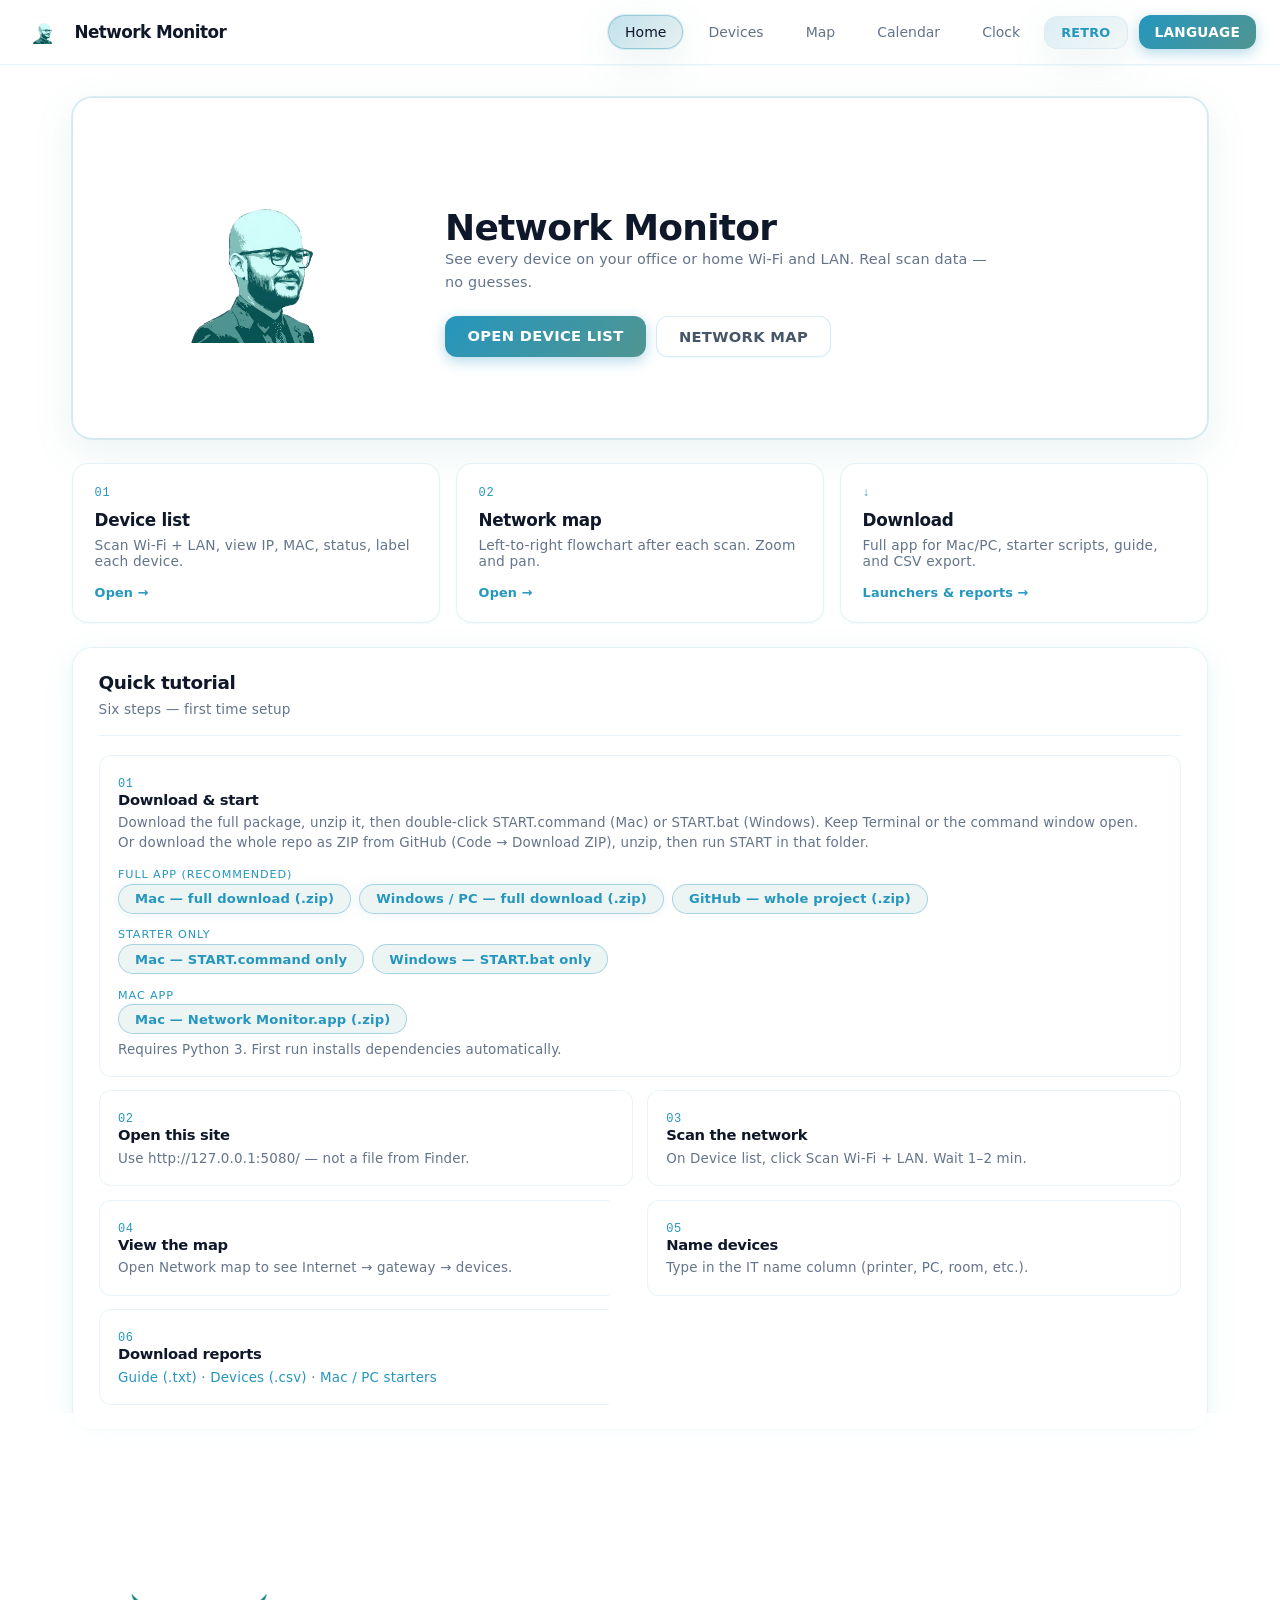
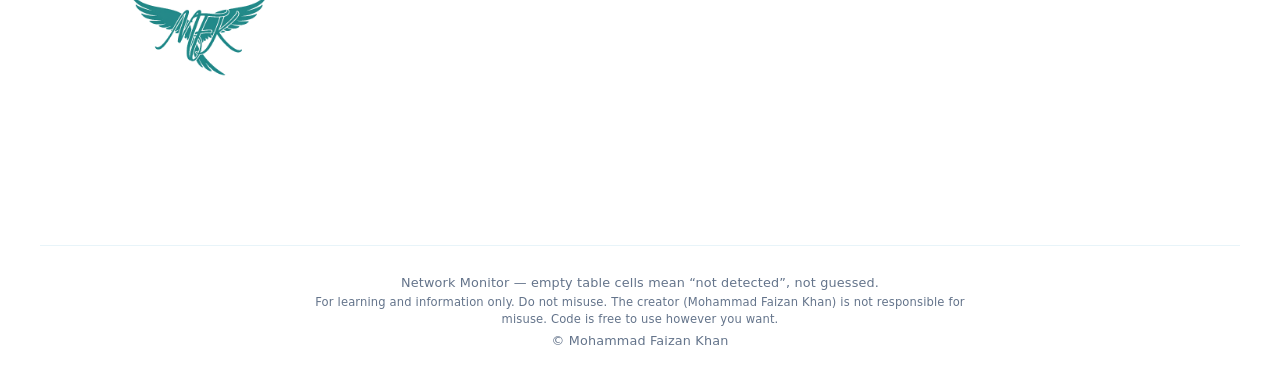
==== commit 3717f9f7: "Fix download links on GitHub Pages — static downloads folder Co-authored-by: Cursor <cursoragent@cur" ====
--- a/docs/index.html
+++ b/docs/index.html
@@ -131,24 +131,26 @@
           <span class="step-n">01</span>
           <h4 data-i18n="home.s01.title">Download &amp; start</h4>
           <p data-i18n="home.s01.p">Download the full package, unzip it, then double-click START.command (Mac) or START.bat (Windows). Keep Terminal or the command window open.</p>
+          <p class="step-note github-dl-hint" data-i18n="home.s01.githubZip">Or download the whole repo as ZIP from GitHub (Code → Download ZIP), unzip, then run START in that folder.</p>
           <div class="download-group">
             <p class="download-group-label" data-i18n="home.s01.fullTitle">Full app (recommended)</p>
             <div class="launcher-downloads">
-              <a class="pill pill-primary" href="/api/download/full-mac.zip" download data-i18n="home.s01.fullMac">Mac — full download (.zip)</a>
-              <a class="pill pill-primary" href="/api/download/full-windows.zip" download data-i18n="home.s01.fullWin">Windows / PC — full download (.zip)</a>
+              <a class="pill pill-primary" id="dl-full-mac" href="downloads/Network-Monitor-Full-Mac.zip" download data-i18n="home.s01.fullMac">Mac — full download (.zip)</a>
+              <a class="pill pill-primary" id="dl-full-win" href="downloads/Network-Monitor-Full-Windows.zip" download data-i18n="home.s01.fullWin">Windows / PC — full download (.zip)</a>
+              <a class="pill" id="dl-github-repo" href="https://github.com/faizandgreate-lang/Network/archive/refs/heads/main.zip" download data-i18n="home.s01.repoZip">GitHub — whole project (.zip)</a>
             </div>
           </div>
           <div class="download-group">
             <p class="download-group-label" data-i18n="home.s01.starterTitle">Starter only</p>
             <div class="launcher-downloads">
-              <a class="pill" href="/api/download/start-command" download data-i18n="home.s01.macCmd">Mac — START.command only</a>
-              <a class="pill" href="/api/download/start-bat" download data-i18n="home.s01.win">Windows — START.bat only</a>
+              <a class="pill" id="dl-start-cmd" href="downloads/START.command" download data-i18n="home.s01.macCmd">Mac — START.command only</a>
+              <a class="pill" id="dl-start-bat" href="downloads/START.bat" download data-i18n="home.s01.win">Windows — START.bat only</a>
             </div>
           </div>
           <div class="download-group">
             <p class="download-group-label" data-i18n="home.s01.appTitle">Mac app</p>
             <div class="launcher-downloads">
-              <a class="pill" href="/api/download/mac-app.zip" download data-i18n="home.s01.macApp">Mac — Network Monitor.app (.zip)</a>
+              <a class="pill" id="dl-mac-app" href="downloads/Office-Network-Monitor-Mac.zip" download data-i18n="home.s01.macApp">Mac — Network Monitor.app (.zip)</a>
             </div>
           </div>
           <p class="step-note" data-i18n="home.s01.note">Requires Python 3. First run installs dependencies automatically.</p>
@@ -177,9 +179,9 @@
           <span class="step-n">06</span>
           <h4 data-i18n="home.s06.title">Download reports</h4>
           <p>
-            <a class="ext" href="/api/download/guide.txt" data-i18n="home.s06.guide">Guide (.txt)</a>
+            <a class="ext" id="dl-guide" href="downloads/office-network-monitor-guide.txt" data-i18n="home.s06.guide">Guide (.txt)</a>
             ·
-            <a class="ext" href="/api/export.csv" data-i18n="home.s06.csv">Devices (.csv)</a>
+            <a class="ext" id="dl-csv" href="/api/export.csv" data-i18n="home.s06.csv">Devices (.csv)</a>
             ·
             <a class="ext" href="#start-downloads" data-i18n="home.s06.starters">Mac / PC starters</a>
           </p>
@@ -242,6 +244,7 @@
   </footer>
   <script src="static/app-theme.js"></script>
   <script src="static/logo.js?v=18"></script>
+  <script src="static/home-downloads.js?v=1"></script>
   <script src="static/coin-flip.js"></script>
   <script src="static/retro-terminal.js"></script>
 </body>
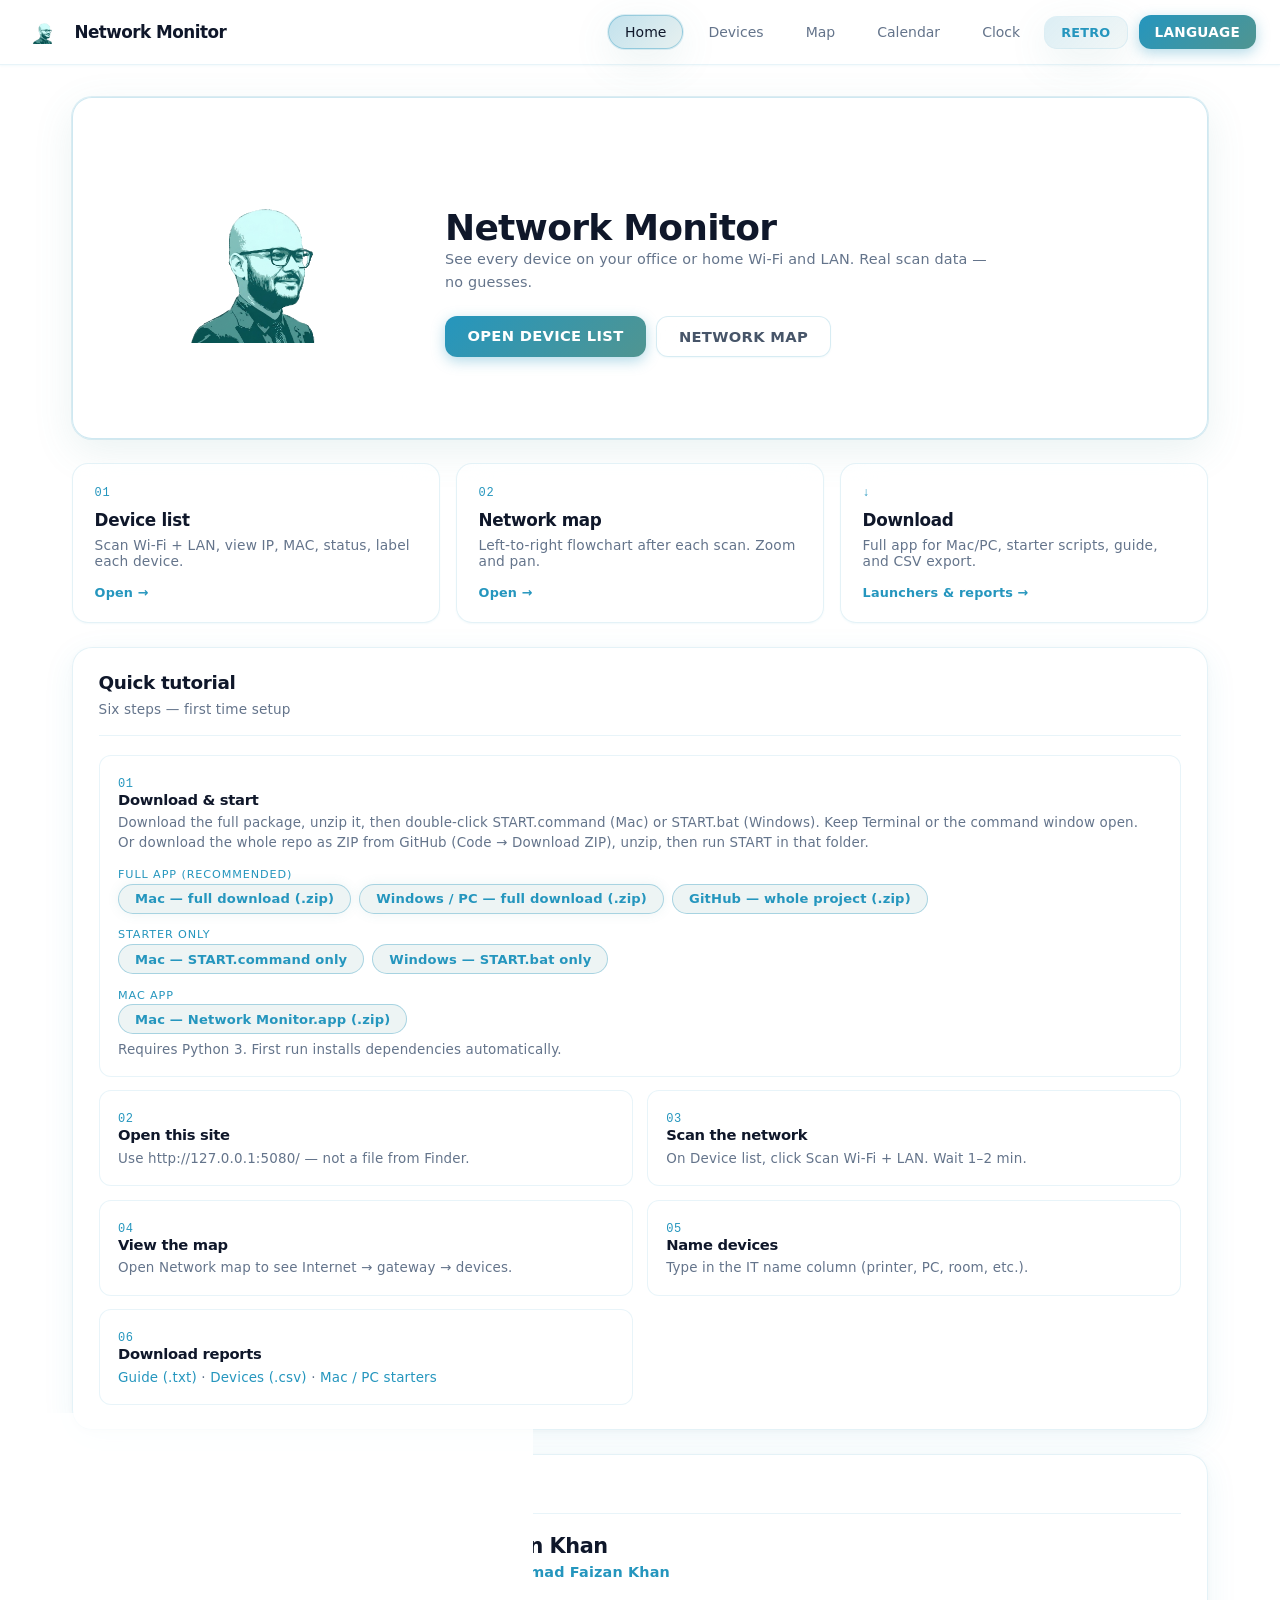
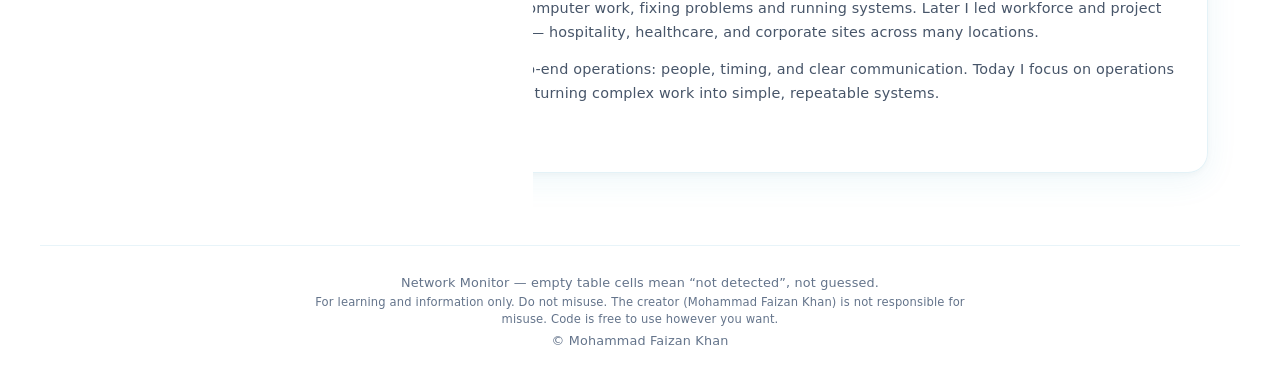
==== commit fb3f2d66: "Fix step 06 report downloads and anchor links on GitHub Pages Co-authored-by: Cursor <cursoragent@cu" ====
--- a/docs/index.html
+++ b/docs/index.html
@@ -113,7 +113,7 @@
         <p data-i18n="home.a02.desc">Left-to-right flowchart after each scan. Zoom and pan.</p>
         <span class="action-go" data-i18n="home.a02.go">Open →</span>
       </a>
-      <a class="action-card glass-panel" href="#start-downloads">
+      <a class="action-card glass-panel" href="index.html#start-downloads">
         <span class="action-num">↓</span>
         <h3 data-i18n="home.a03.title">Download</h3>
         <p data-i18n="home.a03.desc">Mac/PC starters, user guide, and device CSV export.</p>
@@ -181,9 +181,10 @@
           <p>
             <a class="ext" id="dl-guide" href="downloads/office-network-monitor-guide.txt" data-i18n="home.s06.guide">Guide (.txt)</a>
             ·
-            <a class="ext" id="dl-csv" href="/api/export.csv" data-i18n="home.s06.csv">Devices (.csv)</a>
+            <a class="ext" id="dl-csv" href="/api/export.csv" download data-i18n="home.s06.csv">Devices (.csv)</a>
+            <span class="step-note-inline" id="dl-csv-hint" hidden data-i18n="home.s06.csvSample"> (sample on website — full export after you scan locally)</span>
             ·
-            <a class="ext" href="#start-downloads" data-i18n="home.s06.starters">Mac / PC starters</a>
+            <a class="ext" href="index.html#start-downloads" data-i18n="home.s06.starters">Mac / PC starters</a>
           </p>
         </div>
       </div>
@@ -244,7 +245,7 @@
   </footer>
   <script src="static/app-theme.js"></script>
   <script src="static/logo.js?v=18"></script>
-  <script src="static/home-downloads.js?v=1"></script>
+  <script src="static/home-downloads.js?v=2"></script>
   <script src="static/coin-flip.js"></script>
   <script src="static/retro-terminal.js"></script>
 </body>
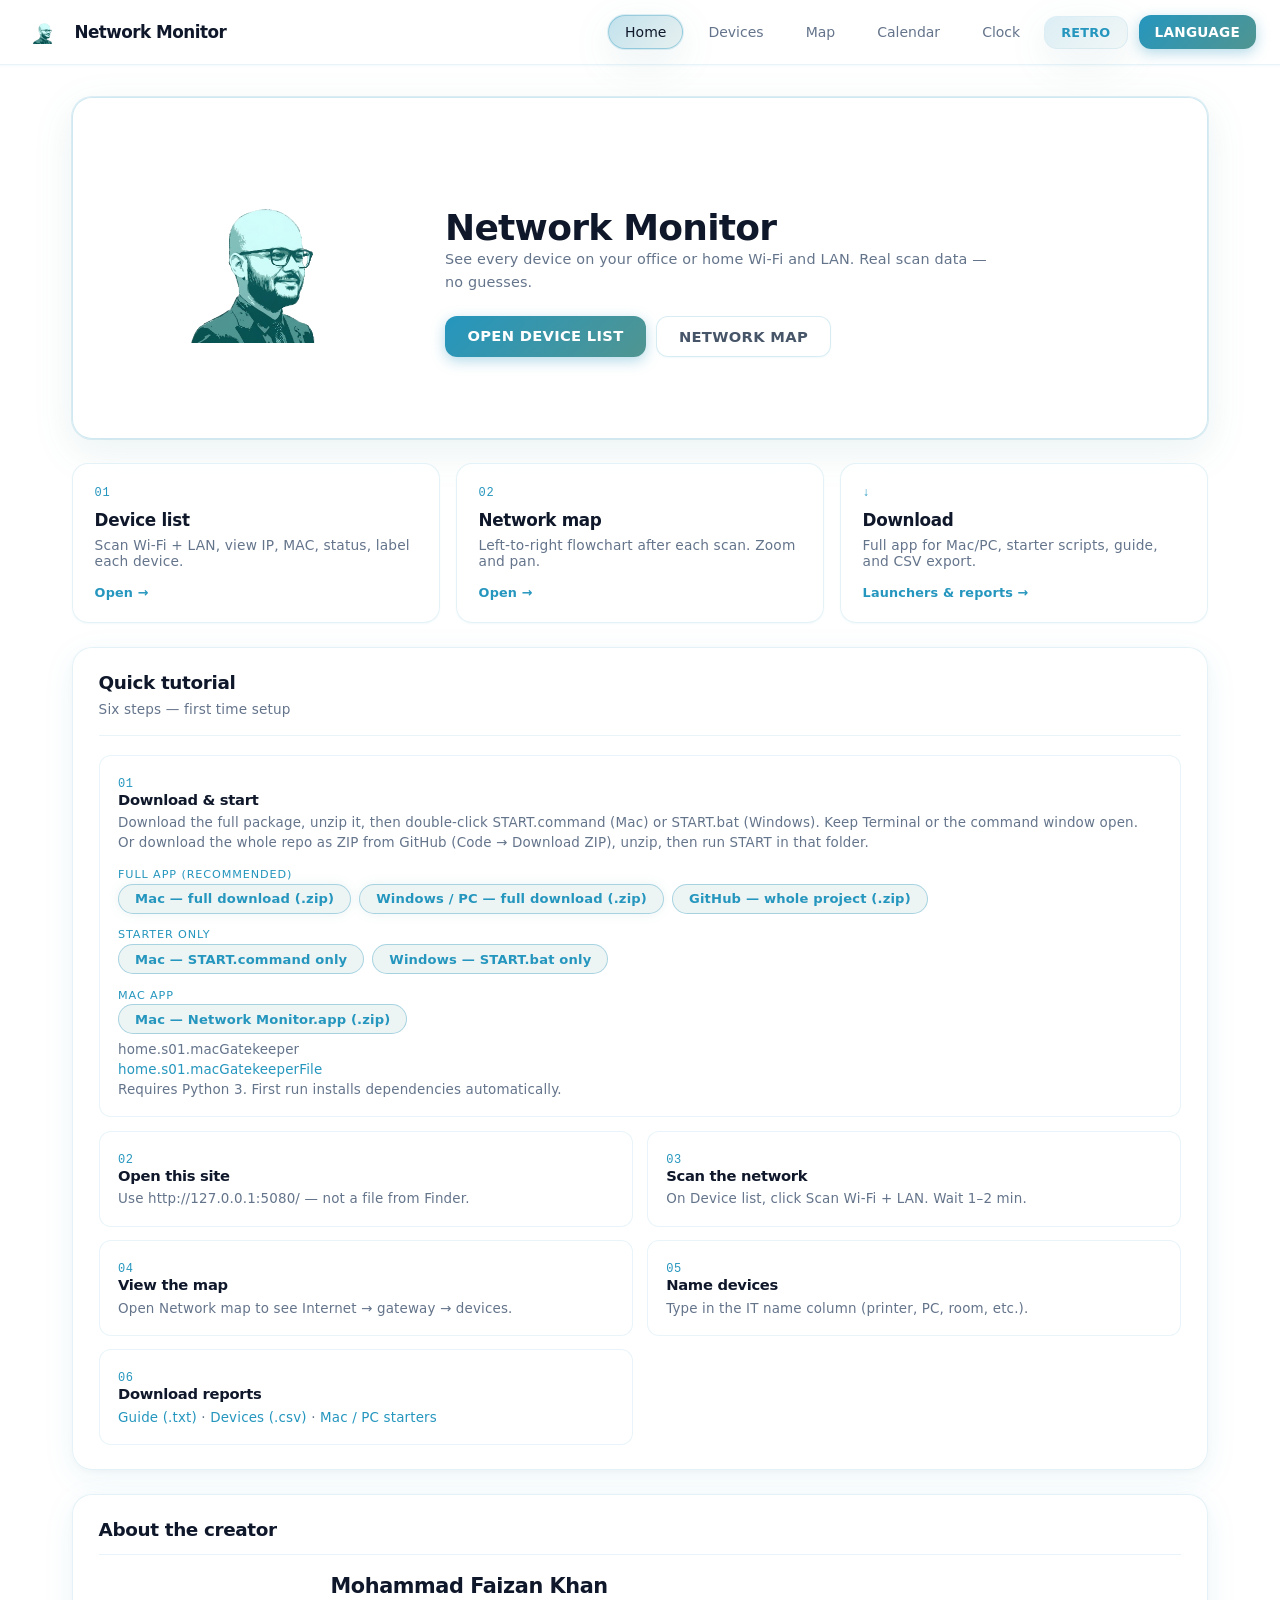
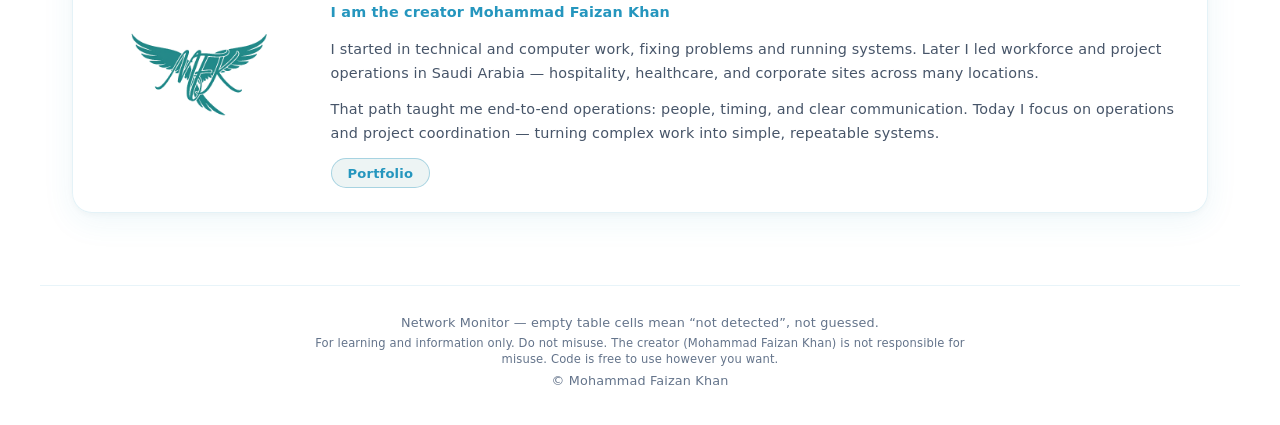
==== commit efdade1b: "Rename download zips to office-net-monitor by MFK; add Mac Gatekeeper help Co-authored-by: Cursor <c" ====
--- a/docs/index.html
+++ b/docs/index.html
@@ -135,8 +135,8 @@
           <div class="download-group">
             <p class="download-group-label" data-i18n="home.s01.fullTitle">Full app (recommended)</p>
             <div class="launcher-downloads">
-              <a class="pill pill-primary" id="dl-full-mac" href="downloads/Network-Monitor-Full-Mac.zip" download data-i18n="home.s01.fullMac">Mac — full download (.zip)</a>
-              <a class="pill pill-primary" id="dl-full-win" href="downloads/Network-Monitor-Full-Windows.zip" download data-i18n="home.s01.fullWin">Windows / PC — full download (.zip)</a>
+              <a class="pill pill-primary" id="dl-full-mac" href="downloads/office-net-monitor%20by%20MFK%20-%20Mac.zip" download="office-net-monitor by MFK - Mac.zip" data-i18n="home.s01.fullMac">Mac — office-net-monitor by MFK (.zip)</a>
+              <a class="pill pill-primary" id="dl-full-win" href="downloads/office-net-monitor%20by%20MFK%20-%20Windows.zip" download="office-net-monitor by MFK - Windows.zip" data-i18n="home.s01.fullWin">Windows — office-net-monitor by MFK (.zip)</a>
               <a class="pill" id="dl-github-repo" href="https://github.com/faizandgreate-lang/Network/archive/refs/heads/main.zip" download data-i18n="home.s01.repoZip">GitHub — whole project (.zip)</a>
             </div>
           </div>
@@ -150,9 +150,11 @@
           <div class="download-group">
             <p class="download-group-label" data-i18n="home.s01.appTitle">Mac app</p>
             <div class="launcher-downloads">
-              <a class="pill" id="dl-mac-app" href="downloads/Office-Network-Monitor-Mac.zip" download data-i18n="home.s01.macApp">Mac — Network Monitor.app (.zip)</a>
-            </div>
-          </div>
+              <a class="pill" id="dl-mac-app" href="downloads/office-net-monitor%20by%20MFK%20-%20Mac%20app.zip" download="office-net-monitor by MFK - Mac app.zip" data-i18n="home.s01.macApp">Mac — Network Monitor.app (.zip)</a>
+            </div>
+          </div>
+          <p class="step-note mac-gatekeeper-note" data-i18n="home.s01.macGatekeeper">Mac says “cannot verify START.command”? That is normal for downloaded apps. Right-click START.command → Open → Open again.</p>
+          <p class="step-note"><a class="ext" id="dl-mac-gatekeeper" href="downloads/MAC-GATEKEEPER.txt" data-i18n="home.s01.macGatekeeperFile">Mac security help (MAC-GATEKEEPER.txt)</a></p>
           <p class="step-note" data-i18n="home.s01.note">Requires Python 3. First run installs dependencies automatically.</p>
         </div>
         <div class="step-card">
@@ -245,7 +247,7 @@
   </footer>
   <script src="static/app-theme.js"></script>
   <script src="static/logo.js?v=18"></script>
-  <script src="static/home-downloads.js?v=2"></script>
+  <script src="static/home-downloads.js?v=3"></script>
   <script src="static/coin-flip.js"></script>
   <script src="static/retro-terminal.js"></script>
 </body>
--- a/docs/static/modern-theme.css
+++ b/docs/static/modern-theme.css
@@ -319,11 +319,34 @@
 html[data-app-theme='modern'] .page-home,
 html[data-app-theme='modern'] .page-devices,
 html[data-app-theme='modern'] .page-map,
+html[data-app-theme='modern'] .page-calendar,
+html[data-app-theme='modern'] .page-clock,
 html[data-app-theme='modern'] .map-page,
 html[data-app-theme='modern'] .home-main,
 html[data-app-theme='modern'] .devices-main,
 html[data-app-theme='modern'] .world-main {
   background: transparent;
+}
+
+html[data-app-theme='modern'] .page-calendar .page-head h1,
+html[data-app-theme='modern'] .page-clock .page-head h1 {
+  color: var(--bright);
+  font-family: var(--font-display);
+  letter-spacing: -0.02em;
+}
+
+html[data-app-theme='modern'] .world-card-title {
+  color: var(--bright);
+  text-shadow: none;
+}
+
+html[data-app-theme='modern'] .clock-utc-line {
+  color: var(--hi);
+  text-shadow: none;
+}
+
+html[data-app-theme='modern'] .clock-view-toggle .clock-view-btn {
+  font-family: var(--font);
 }
 
 html[data-app-theme='modern'] .hero-panel {
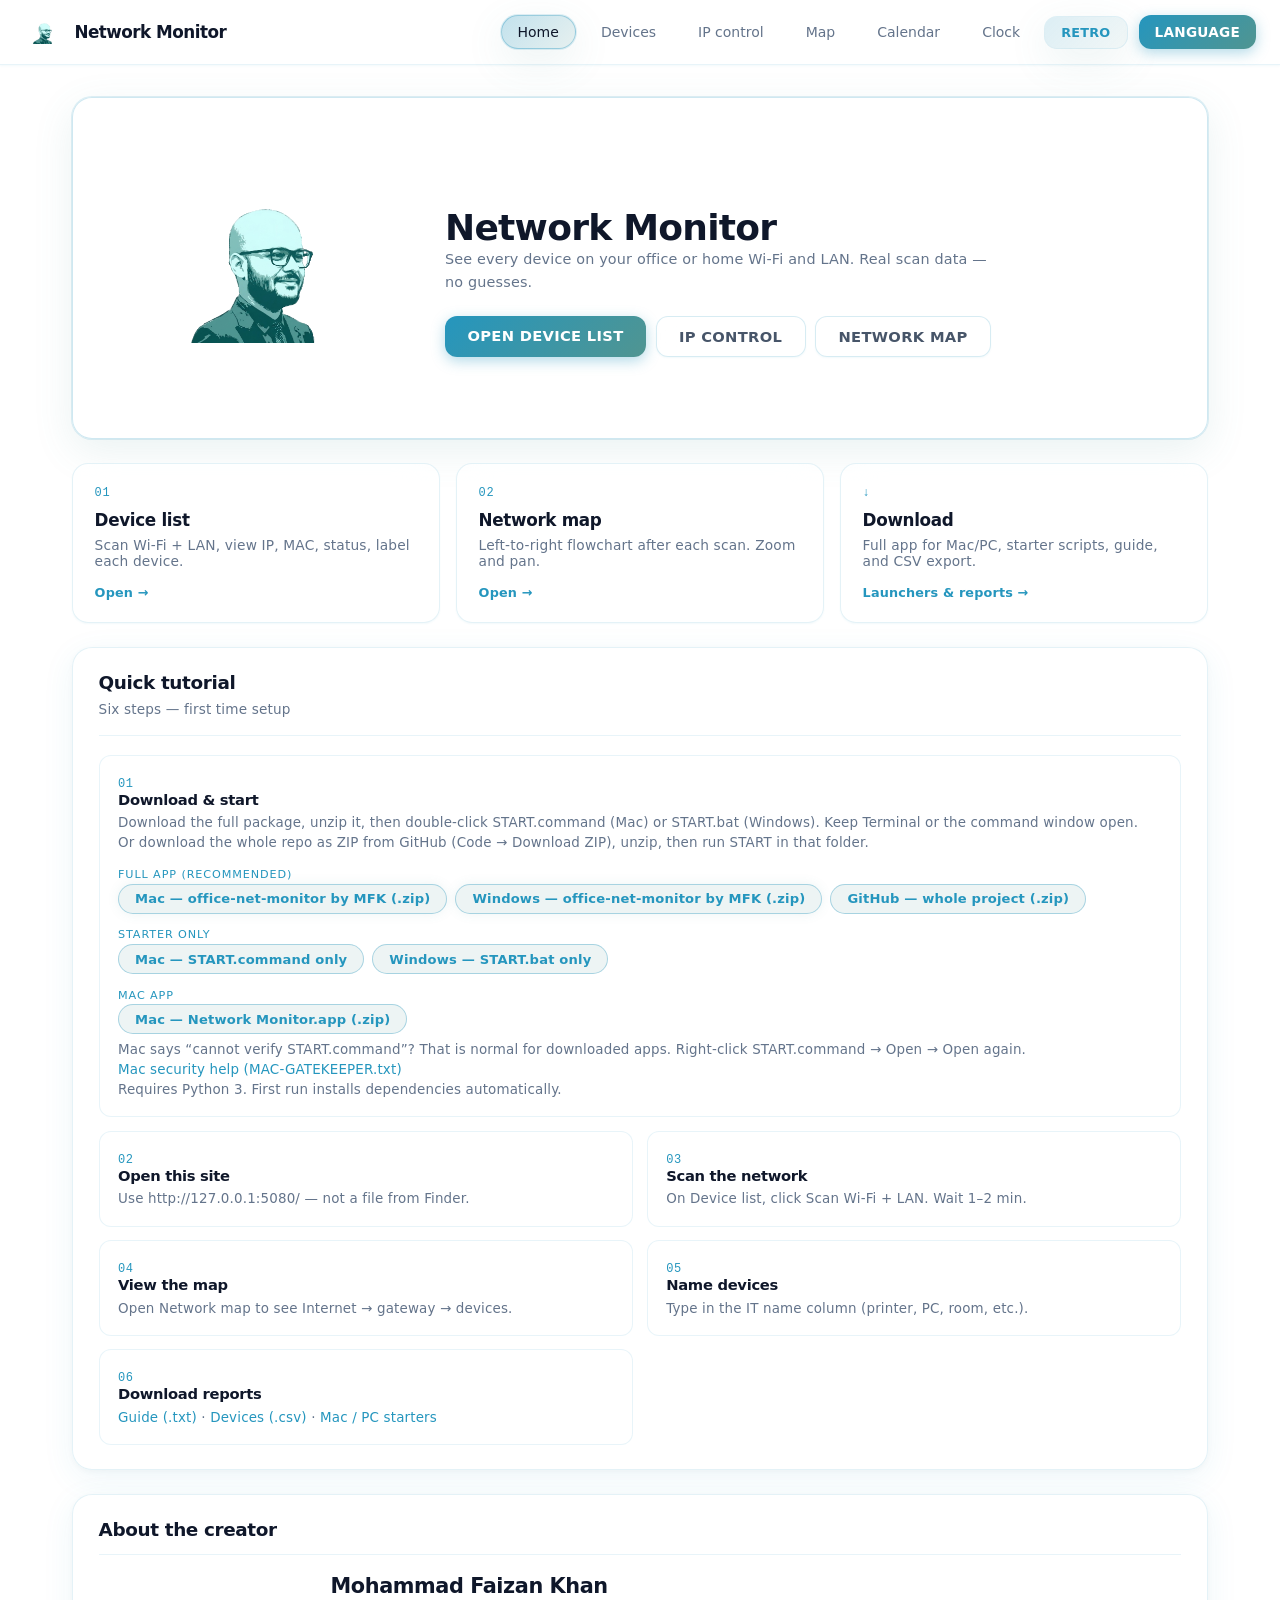
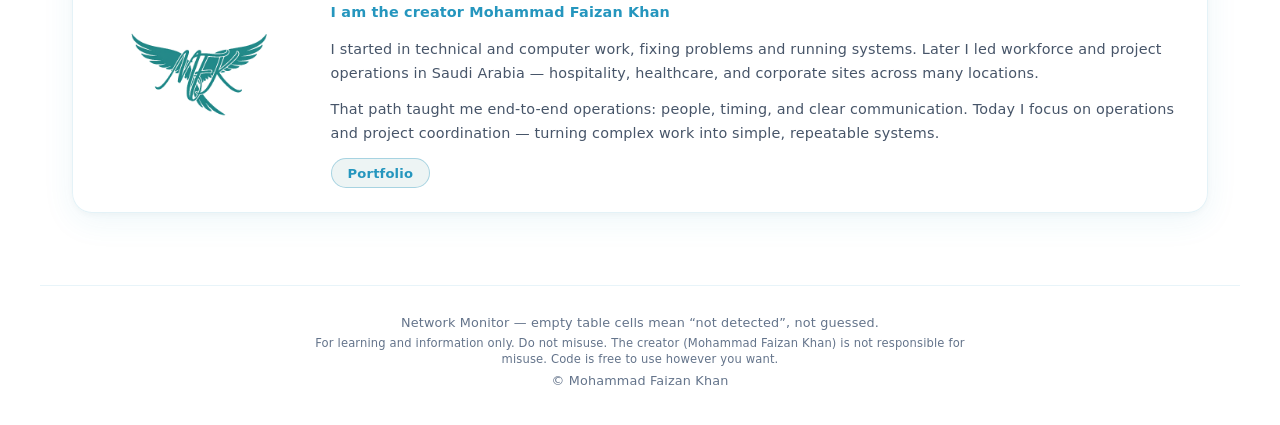
==== commit f0dc42a0: "Add IP control page for office LAN devices Co-authored-by: Cursor <cursoragent@cursor.com>" ====
--- a/docs/index.html
+++ b/docs/index.html
@@ -3,6 +3,10 @@
 <head>
   <meta charset="UTF-8" />
   <meta name="viewport" content="width=device-width, initial-scale=1.0" />
+  <link rel="icon" href="favicon.ico" sizes="any" />
+  <link rel="icon" type="image/png" sizes="32x32" href="assets/favicon-32.png" />
+  <link rel="icon" type="image/png" sizes="16x16" href="assets/favicon-16.png" />
+  <link rel="apple-touch-icon" sizes="180x180" href="assets/apple-touch-icon.png" />
   <title>Network Monitor — Mohammad Faizan Khan (Creator)</title>
   <meta name="description" content="I am the creator Mohammad Faizan Khan. Free Wi‑Fi and LAN network monitor, device list, and network map." />
   <meta name="author" content="Mohammad Faizan Khan" />
@@ -51,6 +55,7 @@
       <nav class="site-nav">
         <a href="index.html" class="active" data-i18n="nav.home">Home</a>
         <a href="devices.html" data-i18n="nav.devices">Devices</a>
+        <a href="control.html">IP control</a>
         <a href="map.html" data-i18n="nav.map">Map</a>
         <a href="calendar.html" data-i18n="nav.calendar">Calendar</a>
         <a href="clock.html" data-i18n="nav.clock">Clock</a>
@@ -95,6 +100,7 @@
         <p class="hero-lead sub" data-i18n="hero.lead">See every device on your office or home Wi‑Fi and LAN. Real scan data.</p>
         <div class="hero-actions">
           <a class="btn btn-lg" href="devices.html" data-i18n="hero.openDevices">Open device list</a>
+          <a class="btn btn-lg sec" href="control.html">IP control</a>
           <a class="btn btn-lg sec" href="map.html" data-i18n="hero.openMap">Network map</a>
         </div>
       </div>
--- a/docs/static/site.css
+++ b/docs/static/site.css
@@ -2159,3 +2159,90 @@
 body.cal-modal-open {
   overflow: hidden;
 }
+
+.page-control {
+  scroll-padding-top: 4.5rem;
+}
+
+.control-main {
+  max-width: 1100px;
+  margin: 0 auto;
+  padding: 1rem 1.25rem 3rem;
+}
+
+.control-grid {
+  display: grid;
+  grid-template-columns: minmax(220px, 280px) 1fr;
+  gap: 1.25rem;
+  padding: 1.25rem;
+  margin-bottom: 1rem;
+}
+
+@media (max-width: 720px) {
+  .control-grid {
+    grid-template-columns: 1fr;
+  }
+}
+
+.control-picker label {
+  display: block;
+  font-size: 0.75rem;
+  margin: 0.65rem 0 0.25rem;
+  opacity: 0.85;
+}
+
+.control-picker select,
+.control-picker input {
+  width: 100%;
+  box-sizing: border-box;
+  padding: 0.45rem 0.5rem;
+  font: inherit;
+}
+
+.control-actions,
+.control-log {
+  padding: 1.25rem;
+  margin-bottom: 1rem;
+}
+
+.control-toolbar {
+  flex-wrap: wrap;
+  gap: 0.5rem;
+  margin-bottom: 1rem;
+}
+
+.control-links {
+  display: flex;
+  flex-wrap: wrap;
+  gap: 0.5rem;
+  margin-bottom: 1rem;
+}
+
+.control-http-form {
+  display: flex;
+  flex-wrap: wrap;
+  gap: 0.5rem;
+  align-items: center;
+}
+
+.control-http-form input[type='number'],
+.control-http-form input[type='text'] {
+  min-width: 5rem;
+  padding: 0.4rem 0.5rem;
+}
+
+.control-log-pre {
+  background: rgba(0, 0, 0, 0.35);
+  padding: 0.75rem;
+  border-radius: 6px;
+  max-height: 280px;
+  overflow: auto;
+  font-size: 0.8rem;
+  white-space: pre-wrap;
+  word-break: break-word;
+}
+
+body.theme-modern .control-log-pre {
+  background: #f4f6f8;
+  color: #111;
+}
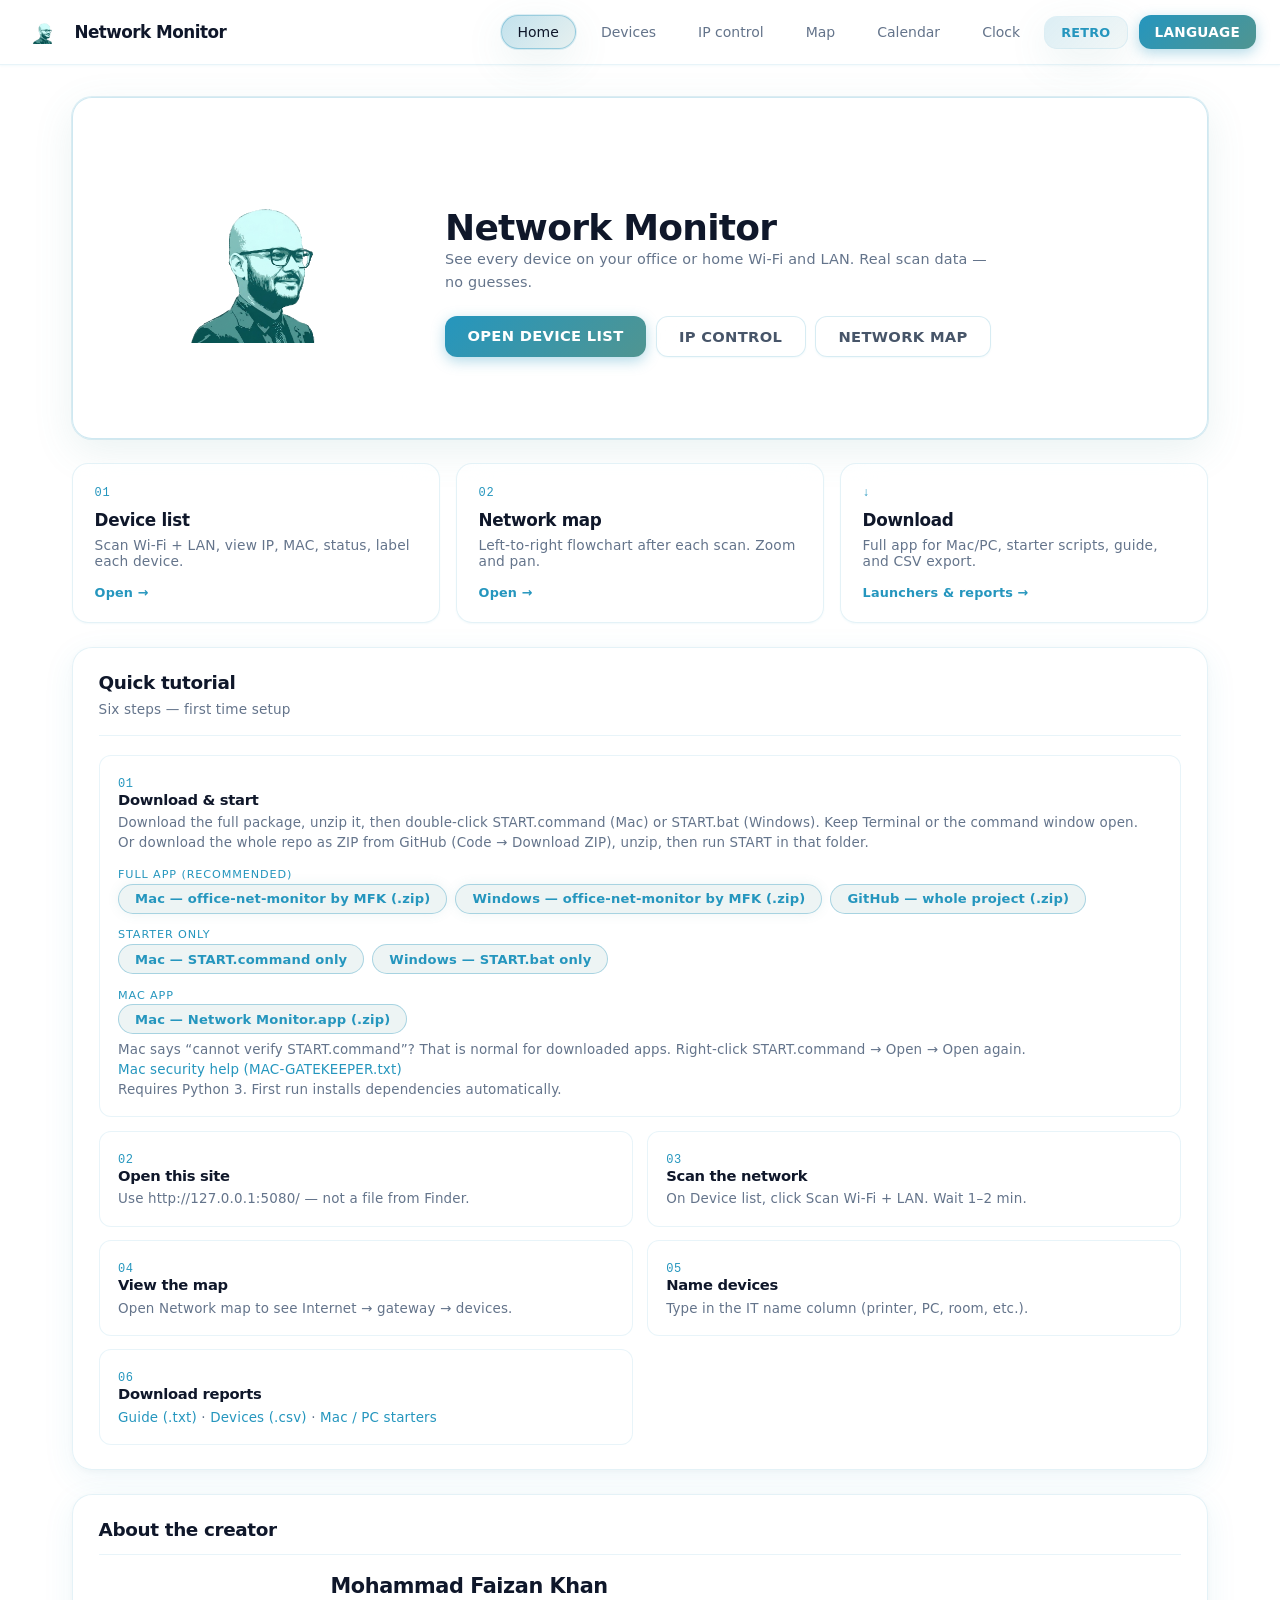
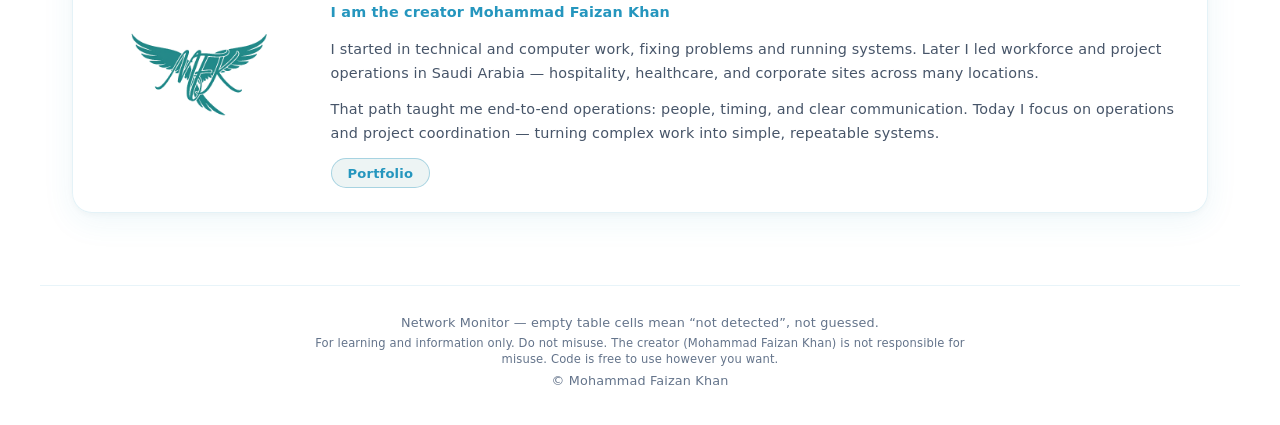
==== commit 46ac0058: "Fix layout on all pages for Modern and Retro themes Allow theme toggle on every page, unify nav/head" ====
--- a/docs/index.html
+++ b/docs/index.html
@@ -55,7 +55,7 @@
       <nav class="site-nav">
         <a href="index.html" class="active" data-i18n="nav.home">Home</a>
         <a href="devices.html" data-i18n="nav.devices">Devices</a>
-        <a href="control.html">IP control</a>
+        <a href="control.html" data-i18n="nav.control">IP control</a>
         <a href="map.html" data-i18n="nav.map">Map</a>
         <a href="calendar.html" data-i18n="nav.calendar">Calendar</a>
         <a href="clock.html" data-i18n="nav.clock">Clock</a>
@@ -100,7 +100,7 @@
         <p class="hero-lead sub" data-i18n="hero.lead">See every device on your office or home Wi‑Fi and LAN. Real scan data.</p>
         <div class="hero-actions">
           <a class="btn btn-lg" href="devices.html" data-i18n="hero.openDevices">Open device list</a>
-          <a class="btn btn-lg sec" href="control.html">IP control</a>
+          <a class="btn btn-lg sec" href="control.html" data-i18n="nav.control">IP control</a>
           <a class="btn btn-lg sec" href="map.html" data-i18n="hero.openMap">Network map</a>
         </div>
       </div>
--- a/docs/static/site.css
+++ b/docs/static/site.css
@@ -230,6 +230,20 @@
   align-items: center;
   gap: 0.35rem;
   overflow: visible;
+  justify-content: flex-end;
+}
+
+@media (max-width: 960px) {
+  .site-nav a {
+    font-size: 0.68rem;
+    padding: 0.35rem 0.5rem;
+    letter-spacing: 0.06em;
+  }
+  .lang-toggle-btn,
+  .theme-toggle-btn {
+    font-size: 0.65rem;
+    padding: 0.35rem 0.55rem;
+  }
 }
 
 .lang-toggle-btn {
@@ -437,10 +451,14 @@
 /* ——— Home ——— */
 .page-home,
 .page-devices,
+.page-control,
 .page-map,
+.page-calendar,
+.page-clock,
 .map-page,
 .home-main,
-.devices-main {
+.devices-main,
+.control-main {
   background: #000000;
 }
 .home-main {
@@ -2246,3 +2264,32 @@
   background: #f4f6f8;
   color: #111;
 }
+
+/* IP control — retro */
+body.retro-terminal.page-control .control-picker label {
+  color: var(--ok);
+  font-size: 0.72rem;
+}
+
+body.retro-terminal.page-control .control-picker select,
+body.retro-terminal.page-control .control-picker input {
+  background: #0a0a0a;
+  border: 1px solid var(--ok-dim);
+  color: var(--ok);
+  width: 100%;
+  box-sizing: border-box;
+}
+
+body.retro-terminal.page-control .control-log-pre {
+  background: #0a0a0a;
+  border: 1px solid var(--ok-dim);
+  color: var(--ok);
+}
+
+body.retro-terminal.page-control .control-links .btn {
+  margin: 0.2rem;
+}
+
+.page-control {
+  scroll-padding-top: 4.5rem;
+}
--- a/docs/static/modern-theme.css
+++ b/docs/static/modern-theme.css
@@ -318,12 +318,14 @@
 
 html[data-app-theme='modern'] .page-home,
 html[data-app-theme='modern'] .page-devices,
+html[data-app-theme='modern'] .page-control,
 html[data-app-theme='modern'] .page-map,
 html[data-app-theme='modern'] .page-calendar,
 html[data-app-theme='modern'] .page-clock,
 html[data-app-theme='modern'] .map-page,
 html[data-app-theme='modern'] .home-main,
 html[data-app-theme='modern'] .devices-main,
+html[data-app-theme='modern'] .control-main,
 html[data-app-theme='modern'] .world-main {
   background: transparent;
 }
@@ -765,6 +767,40 @@
 }
 
 /* Retro boot hidden on modern */
+/* IP control */
+html[data-app-theme='modern'] .control-main {
+  max-width: 1100px;
+  margin: 0 auto;
+  padding: 1rem 1.25rem 3rem;
+}
+
+html[data-app-theme='modern'] .control-grid {
+  display: grid;
+  grid-template-columns: minmax(220px, 280px) 1fr;
+  gap: 1.25rem;
+  padding: 1.25rem;
+  margin-bottom: 1rem;
+}
+
+@media (max-width: 720px) {
+  html[data-app-theme='modern'] .control-grid {
+    grid-template-columns: 1fr;
+  }
+}
+
+html[data-app-theme='modern'] .control-actions,
+html[data-app-theme='modern'] .control-log {
+  padding: 1.25rem;
+  margin-bottom: 1rem;
+}
+
+html[data-app-theme='modern'] .control-log-pre {
+  background: rgba(241, 245, 249, 0.9);
+  color: #0f172a;
+  border: 1px solid var(--line);
+  border-radius: var(--radius-md);
+}
+
 html[data-app-theme='modern'] .retro-boot {
   display: none !important;
 }
